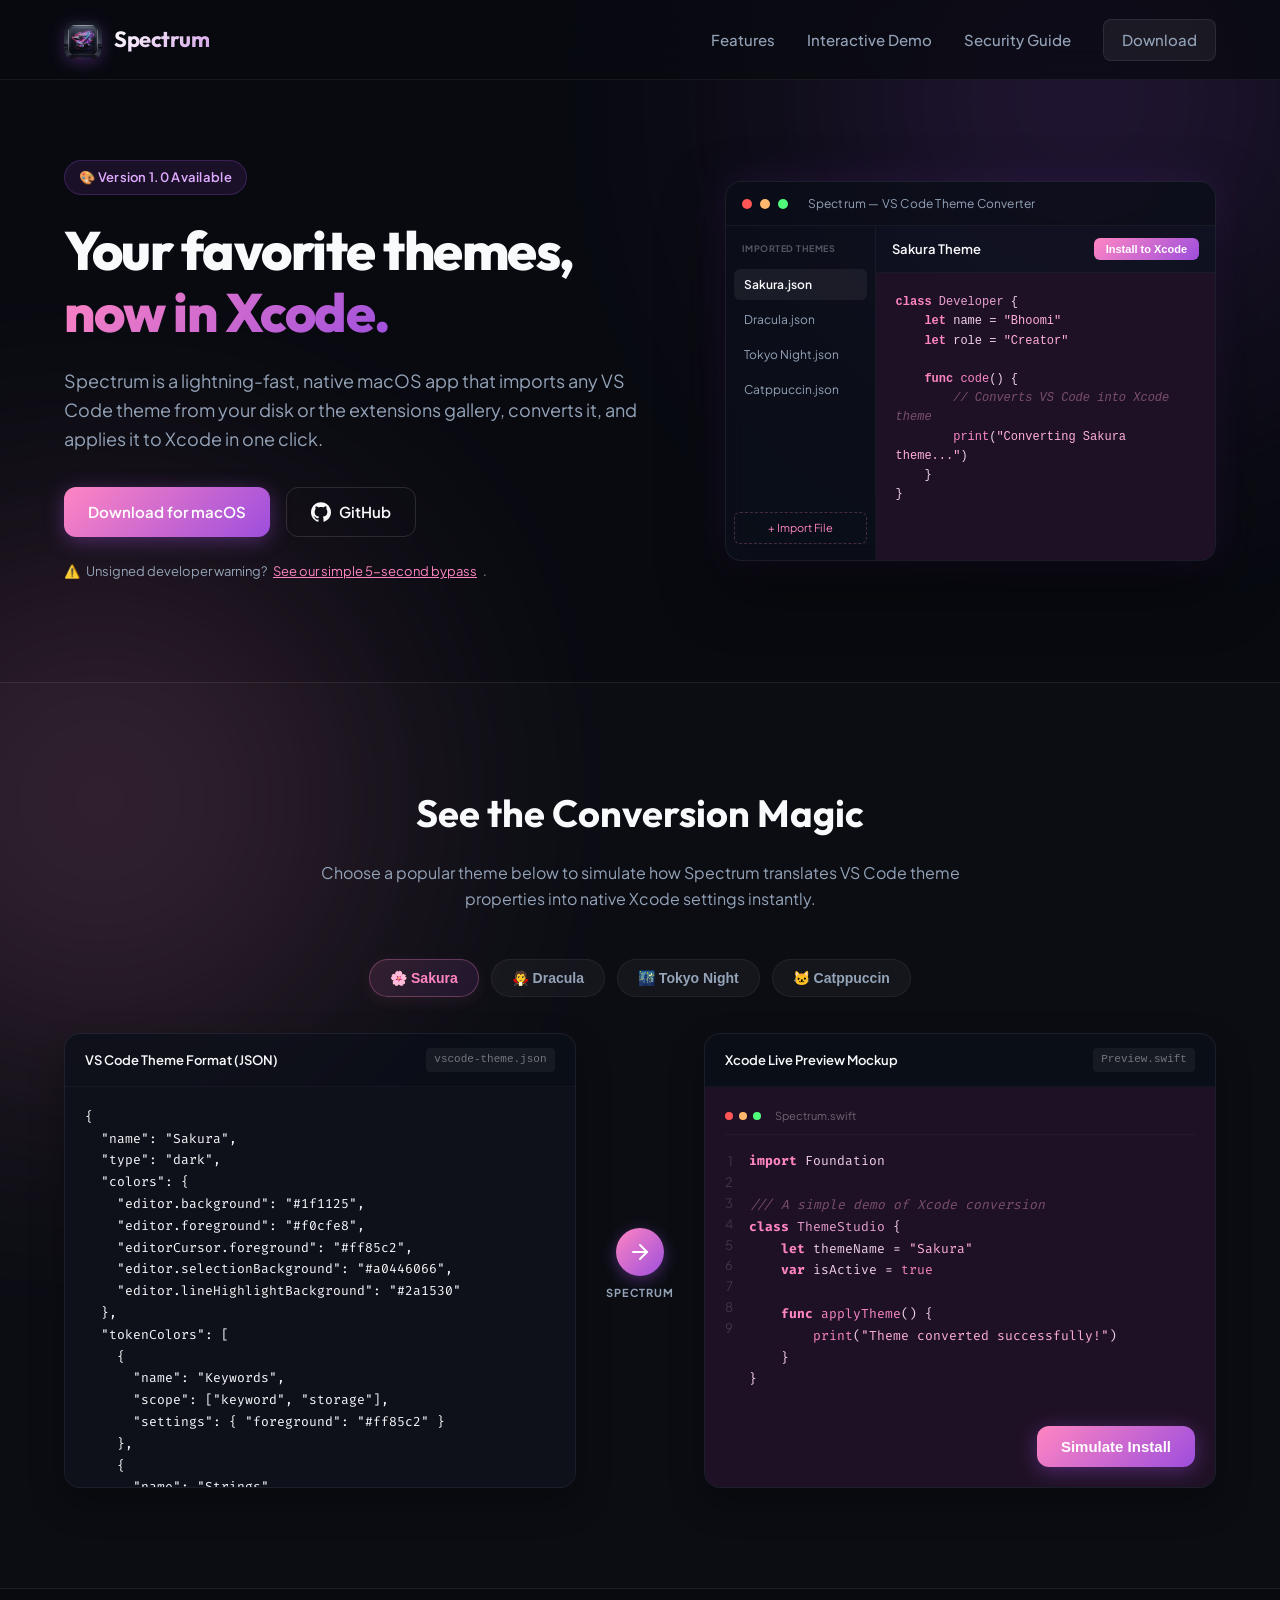
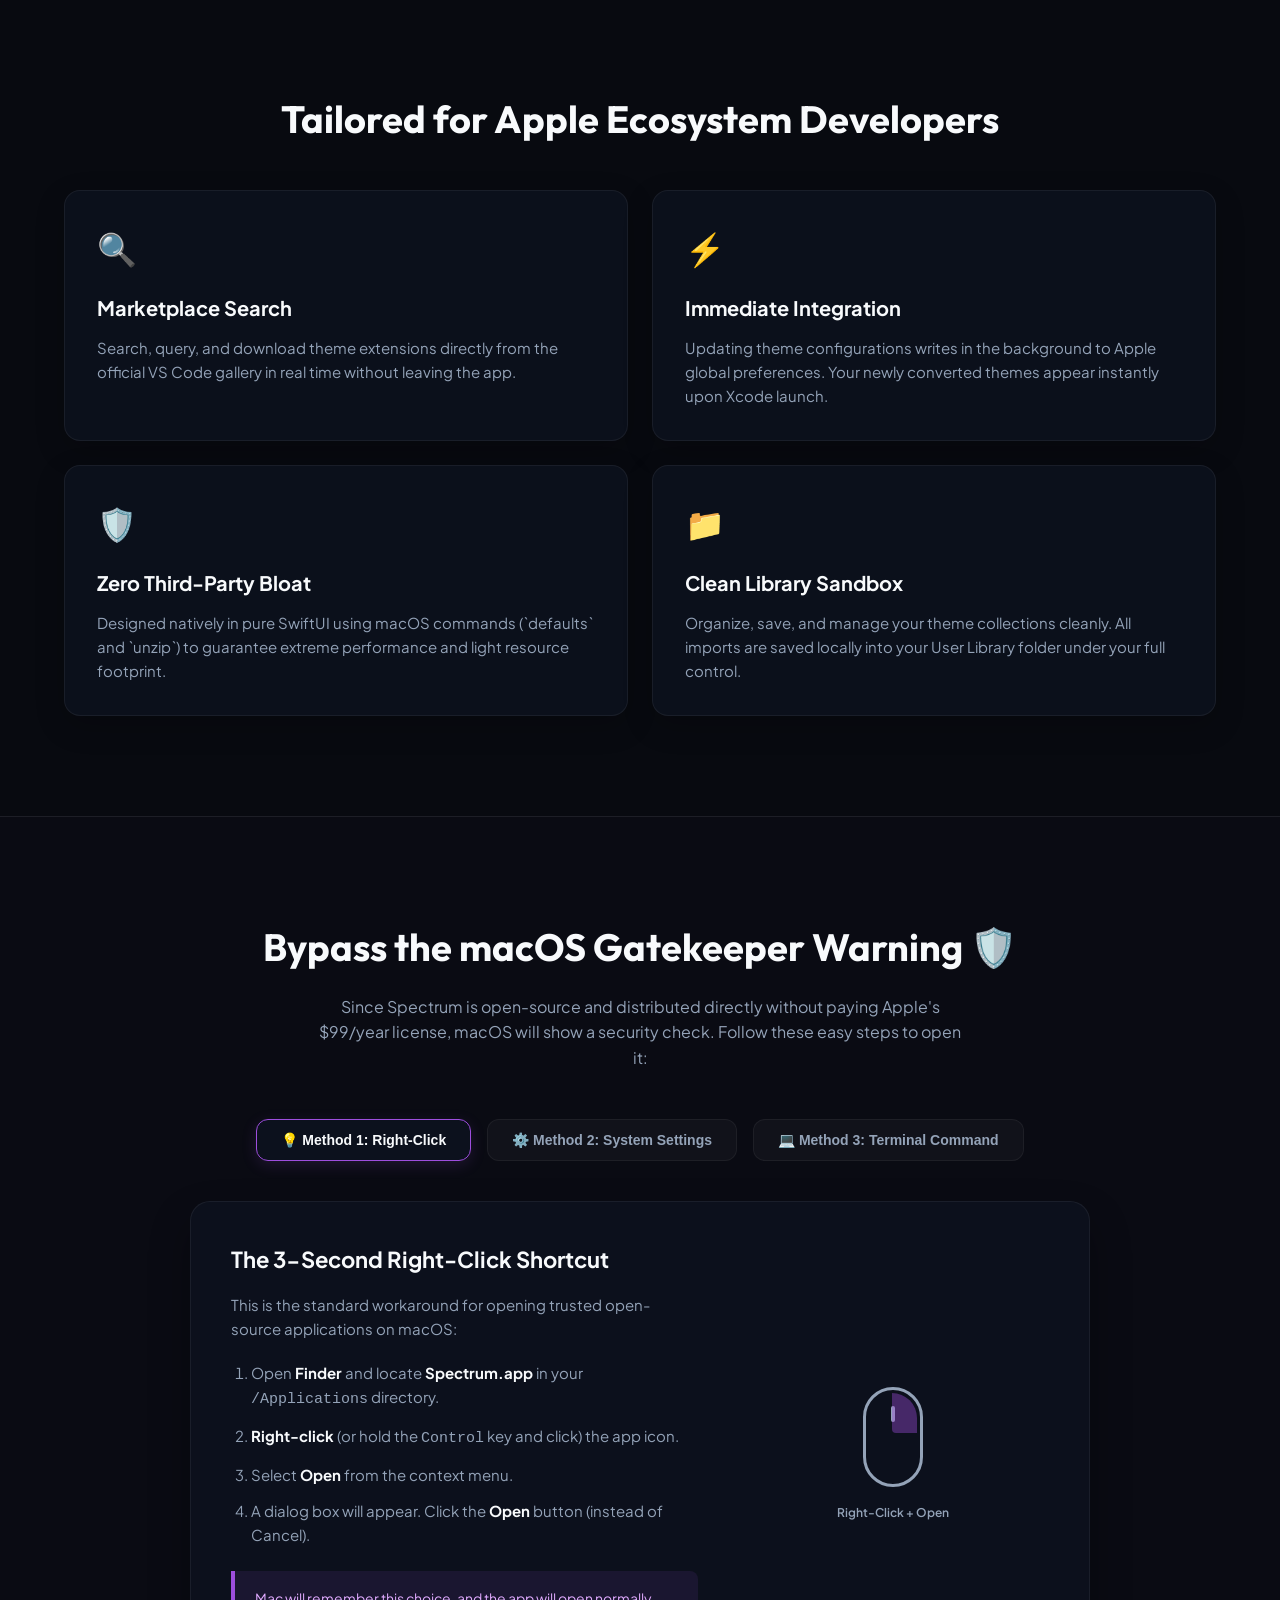
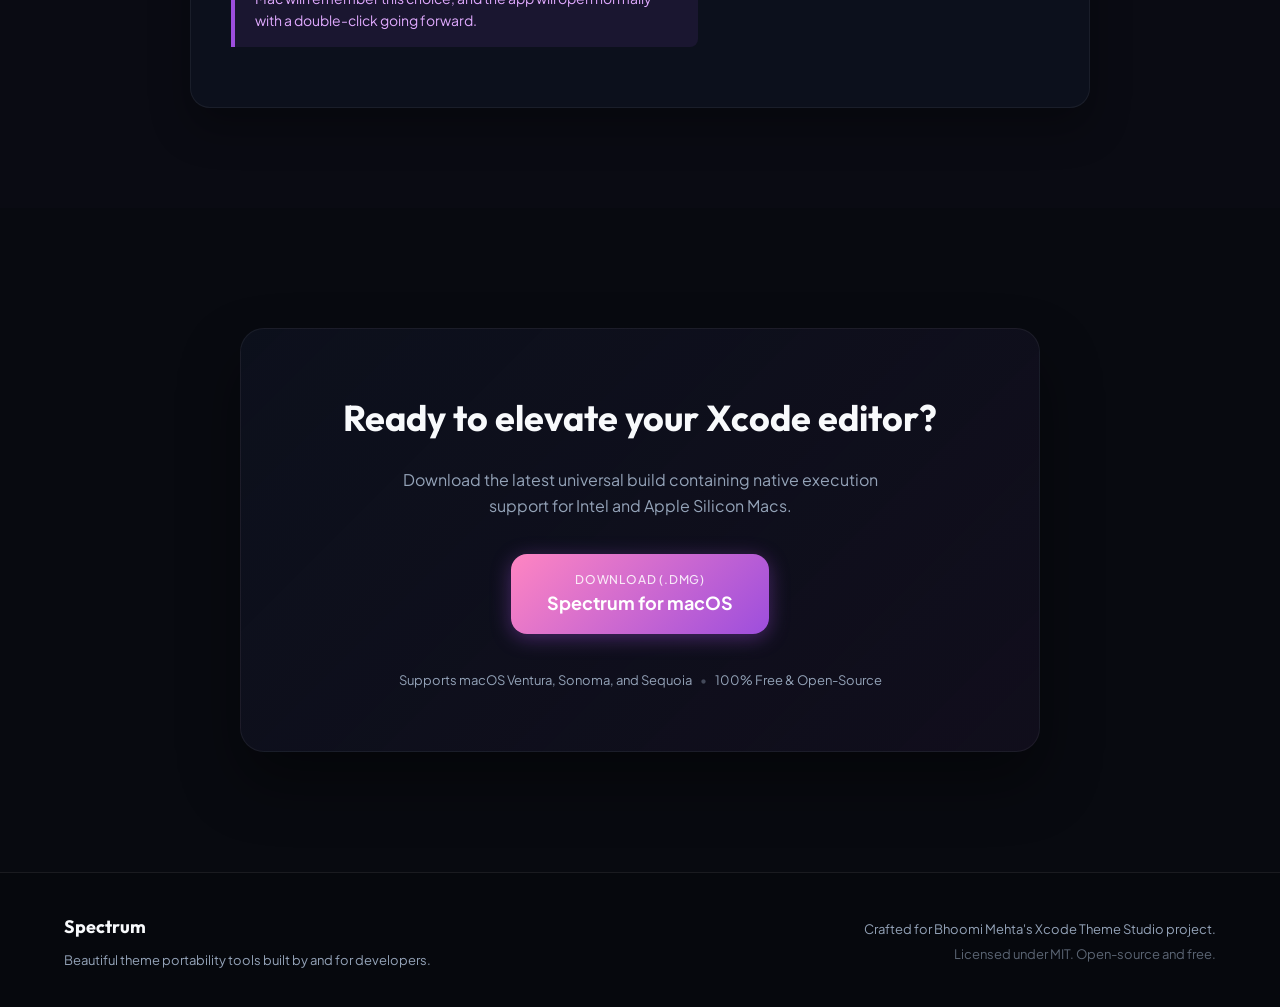
==== website/index.html @ 04bfdcc8 "feat: add landing page website and security warning troubleshooting guide" ====
<!DOCTYPE html>
<html lang="en">
<head>
    <meta charset="UTF-8">
    <meta name="viewport" content="width=device-width, initial-scale=1.0">
    <title>Spectrum — VS Code to Xcode Theme Converter</title>
    <meta name="description" content="A premium native macOS utility to search, import, and convert VS Code themes to Xcode with 1 click.">
    <!-- Google Fonts -->
    <link rel="preconnect" href="https://fonts.googleapis.com">
    <link rel="preconnect" href="https://fonts.gstatic.com" crossorigin>
    <link href="https://fonts.googleapis.com/css2?family=Outfit:wght@300;400;600;700;800&family=Plus+Jakarta+Sans:wght@300;400;500;600;700&family=Fira+Code:wght@400;500&display=swap" rel="stylesheet">
    <link rel="stylesheet" href="style.css">
</head>
<body>
    <!-- Background Glows -->
    <div class="glow glow-1"></div>
    <div class="glow glow-2"></div>

    <!-- Navigation -->
    <header class="navbar">
        <div class="nav-container">
            <div class="logo">
                <img src="AppIcon.png" alt="Spectrum App Icon" class="logo-img" id="nav-logo">
                <span class="logo-text">Spectrum</span>
            </div>
            <nav class="nav-links">
                <a href="#features">Features</a>
                <a href="#simulator">Interactive Demo</a>
                <a href="#gatekeeper">Security Guide</a>
                <a href="#download" class="btn btn-secondary nav-btn">Download</a>
            </nav>
        </div>
    </header>

    <!-- Hero Section -->
    <section class="hero">
        <div class="hero-container">
            <div class="hero-content">
                <div class="badge-container">
                    <span class="badge">🎨 Version 1.0 Available</span>
                </div>
                <h1 class="hero-title">Your favorite themes,<br><span class="gradient-text">now in Xcode.</span></h1>
                <p class="hero-subtitle">
                    Spectrum is a lightning-fast, native macOS app that imports any VS Code theme from your disk or the extensions gallery, converts it, and applies it to Xcode in one click.
                </p>
                <div class="hero-actions">
                    <a href="#download" class="btn btn-primary">
                        <span>Download for macOS</span>
                    </a>
                    <a href="https://github.com/BhoomiMehta2/Spectrum" target="_blank" class="btn btn-tertiary">
                        <svg class="github-icon" viewBox="0 0 24 24" width="20" height="20">
                            <path fill="currentColor" d="M12 .297c-6.63 0-12 5.373-12 12 0 5.303 3.438 9.8 8.205 11.385.6.113.82-.258.82-.577 0-.285-.01-1.04-.015-2.04-3.338.724-4.042-1.61-4.042-1.61C4.422 18.07 3.633 17.7 3.633 17.7c-1.087-.744.084-.729.084-.729 1.205.084 1.838 1.236 1.838 1.236 1.07 1.835 2.809 1.305 3.495.998.108-.776.417-1.305.76-1.605-2.665-.3-5.466-1.332-5.466-5.93 0-1.31.465-2.38 1.235-3.22-.135-.303-.54-1.523.105-3.176 0 0 1.005-.322 3.3 1.23.96-.267 1.98-.399 3-.405 1.02.006 2.04.138 3 .405 2.28-1.552 3.285-1.23 3.285-1.23.645 1.653.24 2.873.12 3.176.765.84 1.23 1.91 1.23 3.22 0 4.61-2.805 5.625-5.475 5.92.42.36.81 1.096.81 2.22 0 1.606-.015 2.896-.015 3.286 0 .315.21.69.825.57C20.565 22.092 24 17.592 24 12.297c0-6.627-5.373-12-12-12"/>
                        </svg>
                        <span>GitHub</span>
                    </a>
                </div>
                <div class="hero-disclaimer">
                    <span class="warning-icon">⚠️</span> Unsigned developer warning? <a href="#gatekeeper">See our simple 5-second bypass</a>.
                </div>
            </div>

            <!-- App Mockup Image/Graphic -->
            <div class="hero-mockup-container">
                <div class="mockup-frame">
                    <div class="mockup-header">
                        <span class="dot red"></span>
                        <span class="dot yellow"></span>
                        <span class="dot green"></span>
                        <span class="mockup-title">Spectrum — VS Code Theme Converter</span>
                    </div>
                    <div class="mockup-content">
                        <!-- Sidebar Mockup -->
                        <div class="sidebar-mock">
                            <div class="sidebar-header">IMPORTED THEMES</div>
                            <div class="sidebar-item active">Sakura.json</div>
                            <div class="sidebar-item">Dracula.json</div>
                            <div class="sidebar-item">Tokyo Night.json</div>
                            <div class="sidebar-item">Catppuccin.json</div>
                            <div class="sidebar-footer">+ Import File</div>
                        </div>
                        <!-- Main Content Mockup -->
                        <div class="main-mock">
                            <div class="main-header">
                                <span class="theme-name">Sakura Theme</span>
                                <button class="mock-btn-install">Install to Xcode</button>
                            </div>
                            <div class="editor-pane">
                                <pre><code><span class="kw">class</span> <span class="typ">Developer</span> {
    <span class="kw">let</span> <span class="var">name</span> = <span class="str">"Bhoomi"</span>
    <span class="kw">let</span> <span class="var">role</span> = <span class="str">"Creator"</span>
    
    <span class="kw">func</span> <span class="func">code</span>() {
        <span class="comment">// Converts VS Code into Xcode theme</span>
        <span class="func">print</span>(<span class="str">"Converting Sakura theme..."</span>)
    }
}</code></pre>
                            </div>
                        </div>
                    </div>
                </div>
            </div>
        </div>
    </section>

    <!-- Interactive Simulator Section -->
    <section id="simulator" class="simulator-section">
        <div class="container">
            <h2 class="section-title">See the Conversion Magic</h2>
            <p class="section-subtitle">Choose a popular theme below to simulate how Spectrum translates VS Code theme properties into native Xcode settings instantly.</p>
            
            <div class="theme-selector-tabs">
                <button class="tab-btn active" data-theme="sakura">🌸 Sakura</button>
                <button class="tab-btn" data-theme="dracula">🧛 Dracula</button>
                <button class="tab-btn" data-theme="tokyonight">🌃 Tokyo Night</button>
                <button class="tab-btn" data-theme="catppuccin">🐱 Catppuccin</button>
            </div>

            <div class="simulator-container">
                <!-- Left: VS Code JSON -->
                <div class="sim-panel code-panel">
                    <div class="panel-header">
                        <span class="panel-title">VS Code Theme Format (JSON)</span>
                        <span class="file-badge">vscode-theme.json</span>
                    </div>
                    <div class="panel-body">
                        <pre><code id="json-code-block" class="fira-font">... loading theme ...</code></pre>
                    </div>
                </div>

                <!-- Middle Conversion Arrow -->
                <div class="sim-divider">
                    <div class="arrow-container">
                        <span class="pulse-line"></span>
                        <div class="arrow-circle">
                            <svg viewBox="0 0 24 24" width="24" height="24" fill="none" stroke="currentColor" stroke-width="2" stroke-linecap="round" stroke-linejoin="round"><line x1="5" y1="12" x2="19" y2="12"></line><polyline points="12 5 19 12 12 19"></polyline></svg>
                        </div>
                        <span class="convert-label">Spectrum</span>
                    </div>
                </div>

                <!-- Right: Xcode Editor Preview -->
                <div class="sim-panel xcode-panel">
                    <div class="panel-header">
                        <span class="panel-title">Xcode Live Preview Mockup</span>
                        <span class="file-badge">Preview.swift</span>
                    </div>
                    <div class="panel-body" id="xcode-preview-pane">
                        <div class="xcode-editor-header">
                            <span class="editor-dot red"></span>
                            <span class="editor-dot yellow"></span>
                            <span class="editor-dot green"></span>
                            <span class="editor-filename">Spectrum.swift</span>
                        </div>
                        <div class="xcode-editor-content">
                            <div class="line-numbers">
                                <span>1</span><span>2</span><span>3</span><span>4</span><span>5</span><span>6</span><span>7</span><span>8</span><span>9</span>
                            </div>
                            <pre><code class="fira-font"><span class="xc-kw">import</span> Foundation

<span class="xc-comment">/// A simple demo of Xcode conversion</span>
<span class="xc-kw">class</span> <span class="xc-type">ThemeStudio</span> {
    <span class="xc-kw">let</span> <span class="xc-var">themeName</span> = <span class="xc-str">"Sakura"</span>
    <span class="xc-kw">var</span> <span class="xc-var">isActive</span> = <span class="xc-bool">true</span>
    
    <span class="xc-kw">func</span> <span class="xc-func">applyTheme</span>() {
        <span class="xc-func">print</span>(<span class="xc-str">"Theme converted successfully!"</span>)
    }
}</code></pre>
                        </div>
                        <div class="install-action-wrapper">
                            <button id="sim-install-btn" class="btn btn-primary">Simulate Install</button>
                        </div>
                    </div>
                </div>
            </div>
        </div>
    </section>

    <!-- Features Section -->
    <section id="features" class="features-section">
        <div class="container">
            <h2 class="section-title">Tailored for Apple Ecosystem Developers</h2>
            <div class="features-grid">
                <div class="feature-card">
                    <div class="feature-icon">🔍</div>
                    <h3>Marketplace Search</h3>
                    <p>Search, query, and download theme extensions directly from the official VS Code gallery in real time without leaving the app.</p>
                </div>
                <div class="feature-card">
                    <div class="feature-icon">⚡</div>
                    <h3>Immediate Integration</h3>
                    <p>Updating theme configurations writes in the background to Apple global preferences. Your newly converted themes appear instantly upon Xcode launch.</p>
                </div>
                <div class="feature-card">
                    <div class="feature-icon">🛡️</div>
                    <h3>Zero Third-Party Bloat</h3>
                    <p>Designed natively in pure SwiftUI using macOS commands (`defaults` and `unzip`) to guarantee extreme performance and light resource footprint.</p>
                </div>
                <div class="feature-card">
                    <div class="feature-icon">📁</div>
                    <h3>Clean Library Sandbox</h3>
                    <p>Organize, save, and manage your theme collections cleanly. All imports are saved locally into your User Library folder under your full control.</p>
                </div>
            </div>
        </div>
    </section>

    <!-- Gatekeeper Section -->
    <section id="gatekeeper" class="gatekeeper-section">
        <div class="container">
            <h2 class="section-title">Bypass the macOS Gatekeeper Warning 🛡️</h2>
            <p class="section-subtitle">Since Spectrum is open-source and distributed directly without paying Apple's $99/year license, macOS will show a security check. Follow these easy steps to open it:</p>

            <div class="gatekeeper-tabs">
                <button class="gk-tab-btn active" data-tab="right-click">💡 Method 1: Right-Click</button>
                <button class="gk-tab-btn" data-tab="settings">⚙️ Method 2: System Settings</button>
                <button class="gk-tab-btn" data-tab="terminal">💻 Method 3: Terminal Command</button>
            </div>

            <div class="gatekeeper-content">
                <div id="gk-right-click" class="gk-pane active">
                    <div class="gk-pane-layout">
                        <div class="gk-text">
                            <h3>The 3-Second Right-Click Shortcut</h3>
                            <p>This is the standard workaround for opening trusted open-source applications on macOS:</p>
                            <ol>
                                <li>Open <strong>Finder</strong> and locate <strong>Spectrum.app</strong> in your <code>/Applications</code> directory.</li>
                                <li><strong>Right-click</strong> (or hold the <code>Control</code> key and click) the app icon.</li>
                                <li>Select <strong>Open</strong> from the context menu.</li>
                                <li>A dialog box will appear. Click the <strong>Open</strong> button (instead of Cancel).</li>
                            </ol>
                            <p class="gk-highlight">Mac will remember this choice, and the app will open normally with a double-click going forward.</p>
                        </div>
                        <div class="gk-illustration">
                            <div class="mouse-graphic">
                                <div class="mouse-body">
                                    <div class="mouse-wheel"></div>
                                    <div class="mouse-click-highlight right"></div>
                                </div>
                                <span class="mouse-label">Right-Click + Open</span>
                            </div>
                        </div>
                    </div>
                </div>

                <div id="gk-settings" class="gk-pane">
                    <h3>Using macOS Security Settings</h3>
                    <p>If you prefer using the system interface to override the block, do the following:</p>
                    <ol>
                        <li>Double-click the app to trigger the block warning, then click <strong>Cancel</strong> or <strong>OK</strong>.</li>
                        <li>Open your Mac's <strong>System Settings</strong> and click <strong>Privacy & Security</strong> in the sidebar.</li>
                        <li>Scroll down to the <strong>Security</strong> header.</li>
                        <li>You will see a note saying: <em>"Spectrum was blocked from use because it is not from an identified developer."</em></li>
                        <li>Click the <strong>Open Anyway</strong> button and verify with your password.</li>
                    </ol>
                </div>

                <div id="gk-terminal" class="gk-pane">
                    <h3>Clear the Quarantine Attribute via Terminal</h3>
                    <p>For power users, macOS marks browser-downloaded apps with a "quarantine" tag. You can instantly strip it using a single command:</p>
                    <div class="terminal-mock">
                        <div class="term-header">
                            <span class="term-dot"></span>
                            <span class="term-dot"></span>
                            <span class="term-dot"></span>
                            <span class="term-title">zsh</span>
                        </div>
                        <div class="term-body">
                            <p class="term-prompt">bhoomimehta@MacBook ~ % <span class="term-cmd">xattr -d com.apple.quarantine /Applications/Spectrum.app</span></p>
                        </div>
                    </div>
                    <p class="gk-note">Note: You may need to replace the path if you saved the app bundle elsewhere than your `/Applications` directory.</p>
                </div>
            </div>
        </div>
    </section>

    <!-- Download Section -->
    <section id="download" class="download-section">
        <div class="container">
            <div class="download-card">
                <h2>Ready to elevate your Xcode editor?</h2>
                <p>Download the latest universal build containing native execution support for Intel and Apple Silicon Macs.</p>
                
                <div class="download-buttons">
                    <a href="Spectrum.dmg" download class="btn btn-primary btn-large">
                        <span class="btn-subtext">Download (.dmg)</span>
                        <span class="btn-maintext">Spectrum for macOS</span>
                    </a>
                </div>
                <div class="download-meta">
                    <span>Supports macOS Ventura, Sonoma, and Sequoia</span>
                    <span class="divider">•</span>
                    <span>100% Free & Open-Source</span>
                </div>
            </div>
        </div>
    </section>

    <!-- Footer -->
    <footer>
        <div class="container footer-container">
            <div class="footer-brand">
                <span class="footer-logo">Spectrum</span>
                <p>Beautiful theme portability tools built by and for developers.</p>
            </div>
            <div class="footer-credits">
                <p>Crafted for Bhoomi Mehta's Xcode Theme Studio project.</p>
                <p class="mit-license">Licensed under MIT. Open-source and free.</p>
            </div>
        </div>
    </footer>

    <script src="script.js"></script>
</body>
</html>
---- website/style.css ----
/* Spectrum Landing Page Styling — Vanilla CSS */

:root {
    --bg-color: #080a10;
    --text-primary: #f8fafc;
    --text-secondary: #94a3b8;
    --accent-purple: #9d4edd;
    --accent-purple-glow: rgba(157, 78, 221, 0.4);
    --border-color: rgba(255, 255, 255, 0.08);
    --glass-bg: rgba(15, 20, 35, 0.65);
    --glass-border: rgba(255, 255, 255, 0.06);
    --glass-shadow: rgba(0, 0, 0, 0.3);
    
    /* Code Editor Tokens: Default Sakura */
    --code-bg: #1f1125;
    --code-fg: #f0cfe8;
    --code-kw: #ff85c2;
    --code-typ: #e8a0d0;
    --code-str: #ffafd7;
    --code-func: #f987c5;
    --code-var: #f0cfe8;
    --code-comment: #7a4f6d;
    --code-selection: rgba(160, 68, 96, 0.4);
    --code-cursor: #ff85c2;
}

/* Base Styles */
* {
    box-sizing: border-box;
    margin: 0;
    padding: 0;
}

html {
    scroll-behavior: smooth;
    font-family: 'Plus Jakarta Sans', -apple-system, BlinkMacSystemFont, "Segoe UI", Roboto, sans-serif;
    background-color: var(--bg-color);
    color: var(--text-primary);
    line-height: 1.6;
}

body {
    position: relative;
    overflow-x: hidden;
    min-height: 100vh;
}

/* Background Glowing Accents */
.glow {
    position: absolute;
    width: 600px;
    height: 600px;
    border-radius: 50%;
    filter: blur(140px);
    pointer-events: none;
    z-index: -1;
    opacity: 0.45;
    transition: background 0.8s ease;
}

.glow-1 {
    top: -200px;
    right: -100px;
    background: radial-gradient(circle, var(--accent-purple) 0%, rgba(0,0,0,0) 70%);
}

.glow-2 {
    top: 500px;
    left: -200px;
    background: radial-gradient(circle, #ff85c2 0%, rgba(0,0,0,0) 70%);
}

.gradient-text {
    background: linear-gradient(135deg, #ff85c2 0%, var(--accent-purple) 100%);
    -webkit-background-clip: text;
    -webkit-text-fill-color: transparent;
}

/* Container */
.container {
    max-width: 1200px;
    margin: 0 auto;
    padding: 0 24px;
}

/* Navbar */
.navbar {
    position: fixed;
    top: 0;
    left: 0;
    right: 0;
    height: 80px;
    z-index: 100;
    background: rgba(8, 10, 16, 0.75);
    backdrop-filter: blur(20px);
    -webkit-backdrop-filter: blur(20px);
    border-bottom: 1px solid var(--glass-border);
}

.nav-container {
    max-width: 1200px;
    margin: 0 auto;
    padding: 0 24px;
    height: 100%;
    display: flex;
    justify-content: space-between;
    align-items: center;
}

.logo {
    display: flex;
    align-items: center;
    gap: 12px;
}

.logo-img {
    width: 38px;
    height: 38px;
    border-radius: 9px;
    object-fit: cover;
    box-shadow: 0 4px 15px rgba(157, 78, 221, 0.3);
}

.logo-text {
    font-family: 'Outfit', sans-serif;
    font-size: 22px;
    font-weight: 700;
    letter-spacing: -0.5px;
    background: linear-gradient(135deg, #fff 0%, #d4a3e6 100%);
    -webkit-background-clip: text;
    -webkit-text-fill-color: transparent;
}

.nav-links {
    display: flex;
    align-items: center;
    gap: 32px;
}

.nav-links a {
    color: var(--text-secondary);
    text-decoration: none;
    font-weight: 500;
    font-size: 15px;
    transition: color 0.3s ease;
}

.nav-links a:hover {
    color: var(--text-primary);
}

/* Buttons */
.btn {
    display: inline-flex;
    align-items: center;
    justify-content: center;
    padding: 12px 24px;
    border-radius: 12px;
    font-size: 15px;
    font-weight: 600;
    text-decoration: none;
    transition: all 0.3s cubic-bezier(0.16, 1, 0.3, 1);
    cursor: pointer;
}

.btn-primary {
    background: linear-gradient(135deg, #ff85c2 0%, var(--accent-purple) 100%);
    color: #fff;
    box-shadow: 0 4px 20px rgba(157, 78, 221, 0.4);
    border: none;
}

.btn-primary:hover {
    transform: translateY(-2px);
    box-shadow: 0 6px 26px rgba(157, 78, 221, 0.6);
}

.btn-secondary {
    background: rgba(255, 255, 255, 0.06);
    border: 1px solid rgba(255, 255, 255, 0.08);
    color: var(--text-primary);
}

.btn-secondary:hover {
    background: rgba(255, 255, 255, 0.12);
    border-color: rgba(255, 255, 255, 0.18);
}

.btn-tertiary {
    background: transparent;
    color: var(--text-primary);
    border: 1px solid rgba(255, 255, 255, 0.12);
    gap: 8px;
}

.btn-tertiary:hover {
    background: rgba(255, 255, 255, 0.05);
    border-color: rgba(255, 255, 255, 0.25);
}

.btn-large {
    padding: 16px 36px;
    border-radius: 16px;
    font-size: 16px;
    flex-direction: column;
}

.btn-maintext {
    font-size: 18px;
    font-weight: 700;
}

.btn-subtext {
    font-size: 12px;
    opacity: 0.85;
    text-transform: uppercase;
    letter-spacing: 0.8px;
    font-weight: 500;
}

.nav-btn {
    padding: 8px 18px;
    border-radius: 8px;
    font-size: 14px;
}

/* Hero Section */
.hero {
    padding: 160px 0 100px 0;
    position: relative;
}

.hero-container {
    max-width: 1200px;
    margin: 0 auto;
    padding: 0 24px;
    display: grid;
    grid-template-columns: 1.1fr 0.9fr;
    gap: 60px;
    align-items: center;
}

.hero-content {
    display: flex;
    flex-direction: column;
    gap: 24px;
}

.badge-container {
    display: flex;
}

.badge {
    background: rgba(157, 78, 221, 0.12);
    border: 1px solid rgba(157, 78, 221, 0.25);
    color: #e0aaff;
    padding: 6px 14px;
    border-radius: 100px;
    font-size: 13px;
    font-weight: 600;
    letter-spacing: 0.3px;
}

.hero-title {
    font-family: 'Outfit', sans-serif;
    font-size: 54px;
    line-height: 1.15;
    font-weight: 800;
    letter-spacing: -1.5px;
}

.hero-subtitle {
    font-size: 18px;
    color: var(--text-secondary);
    line-height: 1.6;
}

.hero-actions {
    display: flex;
    gap: 16px;
    margin-top: 10px;
}

.hero-disclaimer {
    font-size: 13px;
    color: var(--text-secondary);
    display: flex;
    align-items: center;
    gap: 6px;
}

.hero-disclaimer a {
    color: #ff85c2;
    text-decoration: underline;
}

.hero-disclaimer a:hover {
    color: var(--text-primary);
}

/* Mockup Frame inside Hero */
.hero-mockup-container {
    perspective: 1000px;
}

.mockup-frame {
    background: var(--glass-bg);
    border: 1px solid var(--glass-border);
    border-radius: 16px;
    overflow: hidden;
    box-shadow: 0 25px 60px rgba(0, 0, 0, 0.5), 0 0 40px rgba(157, 78, 221, 0.15);
    backdrop-filter: blur(10px);
    display: flex;
    flex-direction: column;
    height: 380px;
}

.mockup-header {
    background: rgba(0, 0, 0, 0.25);
    padding: 12px 16px;
    display: flex;
    align-items: center;
    gap: 8px;
    border-bottom: 1px solid rgba(255, 255, 255, 0.05);
}

.dot {
    width: 10px;
    height: 10px;
    border-radius: 50%;
}

.dot.red { background-color: #ff5555; }
.dot.yellow { background-color: #ffb86c; }
.dot.green { background-color: #50fa7b; }

.mockup-title {
    margin-left: 12px;
    font-size: 12px;
    color: var(--text-secondary);
    font-family: 'Plus Jakarta Sans', sans-serif;
    letter-spacing: 0.2px;
}

.mockup-content {
    display: flex;
    flex: 1;
    overflow: hidden;
}

/* Sidebar Mock */
.sidebar-mock {
    width: 150px;
    background: rgba(0, 0, 0, 0.15);
    border-right: 1px solid rgba(255, 255, 255, 0.04);
    padding: 16px 8px;
    display: flex;
    flex-direction: column;
    gap: 4px;
}

.sidebar-header {
    font-size: 9px;
    font-weight: 700;
    color: rgba(255, 255, 255, 0.3);
    margin-bottom: 8px;
    padding-left: 8px;
    letter-spacing: 0.5px;
}

.sidebar-item {
    font-size: 12px;
    color: var(--text-secondary);
    padding: 6px 10px;
    border-radius: 6px;
    cursor: pointer;
    white-space: nowrap;
    overflow: hidden;
    text-overflow: ellipsis;
}

.sidebar-item.active {
    background: rgba(255, 255, 255, 0.06);
    color: var(--text-primary);
    font-weight: 600;
}

.sidebar-footer {
    margin-top: auto;
    font-size: 11px;
    color: #ff85c2;
    padding: 6px 10px;
    text-align: center;
    border: 1px dashed rgba(255, 133, 194, 0.25);
    border-radius: 6px;
}

/* Main Mock */
.main-mock {
    flex: 1;
    display: flex;
    flex-direction: column;
    background: rgba(0, 0, 0, 0.05);
}

.main-header {
    display: flex;
    justify-content: space-between;
    align-items: center;
    padding: 12px 16px;
    border-bottom: 1px solid rgba(255, 255, 255, 0.04);
}

.theme-name {
    font-size: 13px;
    font-weight: 600;
}

.mock-btn-install {
    background: linear-gradient(135deg, #ff85c2 0%, var(--accent-purple) 100%);
    border: none;
    color: white;
    font-size: 11px;
    font-weight: 600;
    padding: 5px 12px;
    border-radius: 6px;
    cursor: pointer;
}

.editor-pane {
    flex: 1;
    background: var(--code-bg);
    color: var(--code-fg);
    padding: 20px;
    font-family: 'Fira Code', monospace;
    font-size: 12px;
    overflow-y: auto;
    border-top-left-radius: 0;
    border-top-right-radius: 0;
}

.editor-pane pre {
    white-space: pre-wrap;
}

/* Syntax Coloring (Sakura Default) */
.kw { color: var(--code-kw); font-weight: 600; }
.typ { color: var(--code-typ); }
.str { color: var(--code-str); }
.func { color: var(--code-func); }
.var { color: var(--code-var); }
.comment { color: var(--code-comment); font-style: italic; }

/* Simulator Section */
.simulator-section {
    padding: 100px 0;
    background: rgba(255, 255, 255, 0.01);
    border-top: 1px solid var(--border-color);
    border-bottom: 1px solid var(--border-color);
}

.section-title {
    font-family: 'Outfit', sans-serif;
    font-size: 38px;
    text-align: center;
    margin-bottom: 16px;
    font-weight: 700;
}

.section-subtitle {
    font-size: 16px;
    color: var(--text-secondary);
    text-align: center;
    max-width: 650px;
    margin: 0 auto 48px auto;
}

.theme-selector-tabs {
    display: flex;
    justify-content: center;
    gap: 12px;
    margin-bottom: 36px;
}

.tab-btn {
    background: rgba(255, 255, 255, 0.04);
    border: 1px solid rgba(255, 255, 255, 0.06);
    color: var(--text-secondary);
    padding: 10px 20px;
    border-radius: 100px;
    font-size: 14px;
    font-weight: 600;
    cursor: pointer;
    transition: all 0.3s cubic-bezier(0.16, 1, 0.3, 1);
}

.tab-btn:hover {
    color: var(--text-primary);
    background: rgba(255, 255, 255, 0.08);
}

.tab-btn.active {
    background: linear-gradient(135deg, rgba(255, 133, 194, 0.12) 0%, rgba(157, 78, 221, 0.12) 100%);
    border-color: rgba(255, 133, 194, 0.3);
    color: #ff85c2;
    box-shadow: 0 4px 15px rgba(255, 133, 194, 0.08);
}

.simulator-container {
    display: grid;
    grid-template-columns: 1.15fr 0.2fr 1.15fr;
    gap: 20px;
    align-items: stretch;
}

.sim-panel {
    background: var(--glass-bg);
    border: 1px solid var(--glass-border);
    border-radius: 16px;
    overflow: hidden;
    box-shadow: 0 15px 35px var(--glass-shadow);
    display: flex;
    flex-direction: column;
}

.panel-header {
    background: rgba(0, 0, 0, 0.2);
    padding: 14px 20px;
    display: flex;
    justify-content: space-between;
    align-items: center;
    border-bottom: 1px solid rgba(255, 255, 255, 0.04);
}

.panel-title {
    font-size: 13px;
    font-weight: 600;
    color: var(--text-primary);
}

.file-badge {
    font-size: 11px;
    color: rgba(255, 255, 255, 0.4);
    background: rgba(255, 255, 255, 0.05);
    padding: 3px 8px;
    border-radius: 4px;
    font-family: monospace;
}

.panel-body {
    padding: 20px;
    flex: 1;
    overflow-y: auto;
}

/* VS Code Panel styling */
.code-panel .panel-body {
    background: #0f111a;
    font-size: 13px;
    max-height: 400px;
}

.fira-font {
    font-family: 'Fira Code', 'Courier New', Courier, monospace;
}

/* Xcode Panel Mock */
.xcode-panel .panel-body {
    background: var(--code-bg);
    color: var(--code-fg);
    transition: background 0.3s ease, color 0.3s ease;
    max-height: 400px;
    display: flex;
    flex-direction: column;
}

.xcode-editor-header {
    display: flex;
    align-items: center;
    gap: 6px;
    margin-bottom: 16px;
    padding-bottom: 10px;
    border-bottom: 1px solid rgba(255, 255, 255, 0.04);
}

.editor-dot {
    width: 8px;
    height: 8px;
    border-radius: 50%;
}
.editor-dot.red { background: #ff5555; }
.editor-dot.yellow { background: #ffb86c; }
.editor-dot.green { background: #50fa7b; }

.editor-filename {
    font-size: 11px;
    color: rgba(255, 255, 255, 0.35);
    margin-left: 8px;
}

.xcode-editor-content {
    display: flex;
    gap: 16px;
    font-size: 13px;
    line-height: 1.6;
    flex: 1;
}

.line-numbers {
    display: flex;
    flex-direction: column;
    color: rgba(255, 255, 255, 0.15);
    text-align: right;
    user-select: none;
}

/* Xcode Syntax tokens */
.xc-kw { color: var(--code-kw); font-weight: bold; transition: color 0.3s ease; }
.xc-type { color: var(--code-typ); transition: color 0.3s ease; }
.xc-str { color: var(--code-str); transition: color 0.3s ease; }
.xc-func { color: var(--code-func); transition: color 0.3s ease; }
.xc-var { color: var(--code-var); transition: color 0.3s ease; }
.xc-bool { color: #f487b6; }
.xc-comment { color: var(--code-comment); font-style: italic; transition: color 0.3s ease; }

.install-action-wrapper {
    margin-top: 24px;
    display: flex;
    justify-content: flex-end;
}

/* Sim Divider */
.sim-divider {
    display: flex;
    justify-content: center;
    align-items: center;
}

.arrow-container {
    display: flex;
    flex-direction: column;
    align-items: center;
    position: relative;
    gap: 8px;
}

.arrow-circle {
    width: 48px;
    height: 48px;
    border-radius: 50%;
    background: linear-gradient(135deg, #ff85c2 0%, var(--accent-purple) 100%);
    color: white;
    display: flex;
    align-items: center;
    justify-content: center;
    box-shadow: 0 4px 15px rgba(157, 78, 221, 0.4);
    z-index: 2;
}

.convert-label {
    font-size: 11px;
    font-weight: 700;
    color: var(--text-secondary);
    text-transform: uppercase;
    letter-spacing: 0.8px;
}

/* Features Section */
.features-section {
    padding: 100px 0;
}

.features-grid {
    display: grid;
    grid-template-columns: repeat(2, 1fr);
    gap: 24px;
    margin-top: 40px;
}

.feature-card {
    background: var(--glass-bg);
    border: 1px solid var(--glass-border);
    padding: 32px;
    border-radius: 16px;
    box-shadow: 0 10px 30px rgba(0, 0, 0, 0.2);
    transition: all 0.3s cubic-bezier(0.16, 1, 0.3, 1);
    position: relative;
    overflow: hidden;
}

.feature-card::before {
    content: '';
    position: absolute;
    top: 0;
    left: 0;
    right: 0;
    height: 2px;
    background: linear-gradient(90deg, #ff85c2, var(--accent-purple));
    opacity: 0;
    transition: opacity 0.3s ease;
}

.feature-card:hover {
    transform: translateY(-4px);
    border-color: rgba(255, 133, 194, 0.25);
    box-shadow: 0 15px 35px rgba(157, 78, 221, 0.12);
}

.feature-card:hover::before {
    opacity: 1;
}

.feature-icon {
    font-size: 32px;
    margin-bottom: 18px;
}

.feature-card h3 {
    font-size: 20px;
    margin-bottom: 12px;
    font-weight: 700;
}

.feature-card p {
    color: var(--text-secondary);
    font-size: 15px;
    line-height: 1.6;
}

/* Gatekeeper Section */
.gatekeeper-section {
    padding: 100px 0;
    background: rgba(157, 78, 221, 0.01);
    border-top: 1px solid var(--border-color);
}

.gatekeeper-tabs {
    display: flex;
    justify-content: center;
    gap: 16px;
    margin-bottom: 40px;
}

.gk-tab-btn {
    background: rgba(255, 255, 255, 0.03);
    border: 1px solid rgba(255, 255, 255, 0.05);
    color: var(--text-secondary);
    padding: 12px 24px;
    border-radius: 12px;
    font-size: 14px;
    font-weight: 600;
    cursor: pointer;
    transition: all 0.3s ease;
}

.gk-tab-btn:hover {
    color: var(--text-primary);
    background: rgba(255, 255, 255, 0.06);
}

.gk-tab-btn.active {
    background: var(--glass-bg);
    border-color: var(--accent-purple);
    color: var(--text-primary);
    box-shadow: 0 4px 15px rgba(157, 78, 221, 0.15);
}

.gatekeeper-content {
    background: var(--glass-bg);
    border: 1px solid var(--glass-border);
    padding: 40px;
    border-radius: 20px;
    box-shadow: 0 20px 40px rgba(0, 0, 0, 0.3);
    max-width: 900px;
    margin: 0 auto;
}

.gk-pane {
    display: none;
}

.gk-pane.active {
    display: block;
    animation: fadeIn 0.4s ease forwards;
}

.gk-pane h3 {
    font-size: 22px;
    font-weight: 700;
    margin-bottom: 16px;
}

.gk-pane p {
    color: var(--text-secondary);
    margin-bottom: 20px;
    font-size: 15px;
}

.gk-pane ol {
    margin-left: 20px;
    margin-bottom: 24px;
    display: flex;
    flex-direction: column;
    gap: 12px;
}

.gk-pane li {
    font-size: 15px;
    color: var(--text-secondary);
}

.gk-pane li strong {
    color: var(--text-primary);
}

.gk-highlight {
    background: rgba(157, 78, 221, 0.1);
    border-left: 4px solid var(--accent-purple);
    padding: 16px 20px;
    border-radius: 0 8px 8px 0;
    font-size: 14px !important;
    color: #e0aaff !important;
}

.gk-pane-layout {
    display: grid;
    grid-template-columns: 1.2fr 0.8fr;
    gap: 40px;
    align-items: center;
}

/* Mouse Graphic */
.gk-illustration {
    display: flex;
    justify-content: center;
    align-items: center;
}

.mouse-graphic {
    display: flex;
    flex-direction: column;
    align-items: center;
    gap: 16px;
}

.mouse-body {
    width: 60px;
    height: 100px;
    border: 3px solid var(--text-secondary);
    border-radius: 30px;
    position: relative;
}

.mouse-wheel {
    width: 4px;
    height: 16px;
    background-color: var(--text-secondary);
    position: absolute;
    top: 16px;
    left: 50%;
    transform: translateX(-50%);
    border-radius: 2px;
}

.mouse-click-highlight.right {
    position: absolute;
    top: 3px;
    right: 3px;
    width: 25px;
    height: 40px;
    background: var(--accent-purple-glow);
    border-top-right-radius: 25px;
    border-bottom-left-radius: 4px;
    animation: pulseGlow 1.5s infinite;
}

.mouse-label {
    font-size: 12px;
    font-weight: 600;
    color: var(--text-secondary);
}

/* Terminal Graphic */
.terminal-mock {
    background: #090b10;
    border: 1px solid rgba(255, 255, 255, 0.08);
    border-radius: 12px;
    overflow: hidden;
    font-family: 'Fira Code', monospace;
    font-size: 13px;
    box-shadow: 0 10px 25px rgba(0,0,0,0.4);
    margin-bottom: 20px;
}

.term-header {
    background: #14161f;
    padding: 10px 16px;
    display: flex;
    align-items: center;
    gap: 6px;
    border-bottom: 1px solid rgba(255, 255, 255, 0.03);
}

.term-dot {
    width: 8px;
    height: 8px;
    border-radius: 50%;
    background-color: rgba(255, 255, 255, 0.15);
}

.term-title {
    margin-left: 8px;
    font-size: 11px;
    color: rgba(255, 255, 255, 0.4);
}

.term-body {
    padding: 16px 20px;
}

.term-prompt {
    color: #a6da95;
}

.term-cmd {
    color: var(--text-primary);
}

.gk-note {
    font-size: 12px !important;
}

/* Download Section */
.download-section {
    padding: 120px 0;
    background-color: var(--bg-color);
}

.download-card {
    background: linear-gradient(135deg, var(--glass-bg) 0%, rgba(157, 78, 221, 0.06) 100%);
    border: 1px solid var(--glass-border);
    border-radius: 24px;
    padding: 60px 40px;
    text-align: center;
    box-shadow: 0 30px 60px rgba(0, 0, 0, 0.4);
    max-width: 800px;
    margin: 0 auto;
    display: flex;
    flex-direction: column;
    align-items: center;
    gap: 20px;
    position: relative;
    overflow: hidden;
}

.download-card h2 {
    font-family: 'Outfit', sans-serif;
    font-size: 36px;
    font-weight: 700;
}

.download-card p {
    color: var(--text-secondary);
    font-size: 16px;
    max-width: 500px;
}

.download-buttons {
    margin: 16px 0;
}

.download-meta {
    font-size: 13px;
    color: var(--text-secondary);
    display: flex;
    align-items: center;
    gap: 8px;
}

.download-meta .divider {
    opacity: 0.4;
}

/* Footer */
footer {
    border-top: 1px solid var(--border-color);
    padding: 40px 0;
    background: rgba(0, 0, 0, 0.2);
}

.footer-container {
    display: flex;
    justify-content: space-between;
    align-items: center;
}

.footer-brand {
    display: flex;
    flex-direction: column;
    gap: 8px;
}

.footer-logo {
    font-family: 'Outfit', sans-serif;
    font-size: 18px;
    font-weight: 700;
}

.footer-brand p {
    font-size: 13px;
    color: var(--text-secondary);
}

.footer-credits {
    text-align: right;
    font-size: 13px;
    color: var(--text-secondary);
    display: flex;
    flex-direction: column;
    gap: 4px;
}

.mit-license {
    opacity: 0.6;
}

/* Animations */
@keyframes fadeIn {
    from {
        opacity: 0;
        transform: translateY(10px);
    }
    to {
        opacity: 1;
        transform: translateY(0);
    }
}

@keyframes pulseGlow {
    0% { opacity: 0.3; }
    50% { opacity: 0.7; }
    100% { opacity: 0.3; }
}

/* Responsive Design */
@media (max-width: 968px) {
    .hero-container {
        grid-template-columns: 1fr;
        gap: 40px;
        text-align: center;
    }
    
    .hero-content {
        align-items: center;
    }
    
    .hero-actions {
        justify-content: center;
    }
    
    .hero-disclaimer {
        justify-content: center;
    }
    
    .simulator-container {
        grid-template-columns: 1fr;
        gap: 32px;
    }
    
    .sim-divider {
        transform: rotate(90deg);
        padding: 16px 0;
    }
    
    .features-grid {
        grid-template-columns: 1fr;
    }
    
    .gk-pane-layout {
        grid-template-columns: 1fr;
        gap: 24px;
    }
    
    .footer-container {
        flex-direction: column;
        gap: 20px;
        text-align: center;
    }
    
    .footer-credits {
        text-align: center;
    }
}
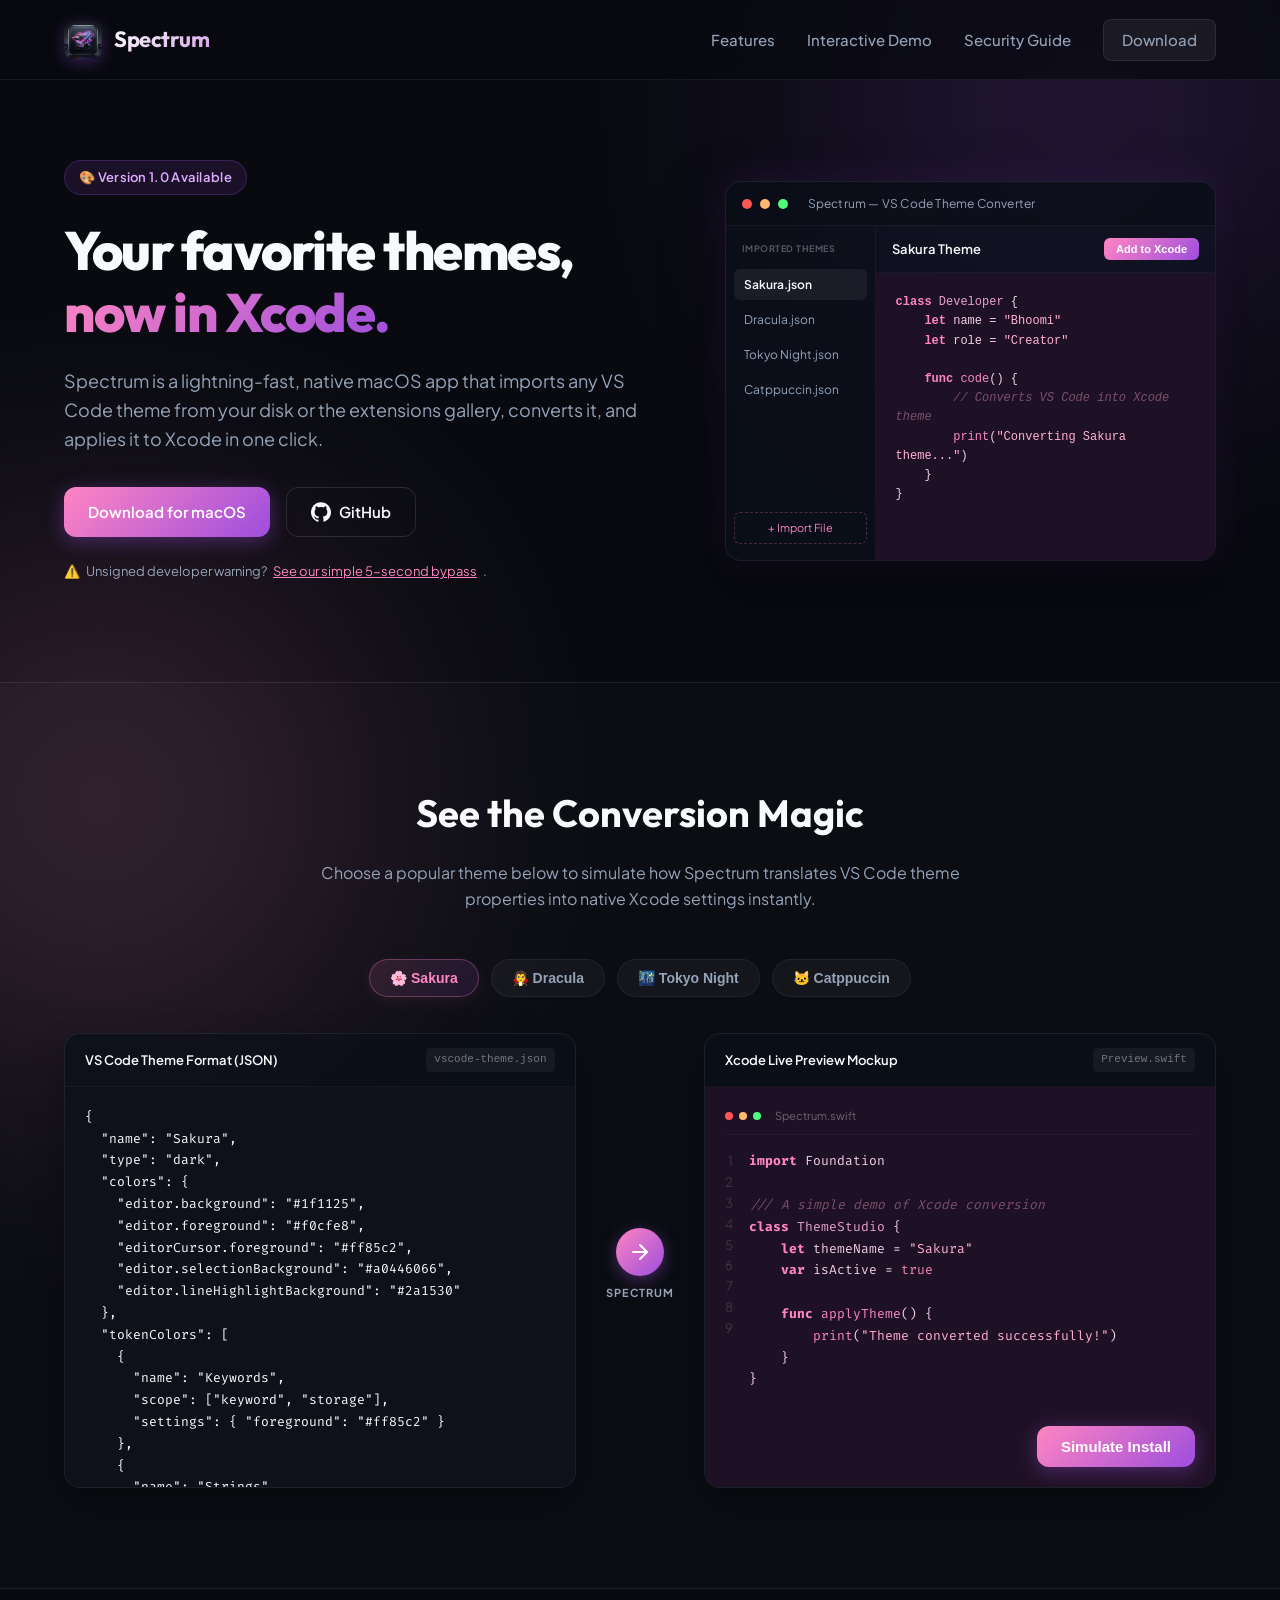
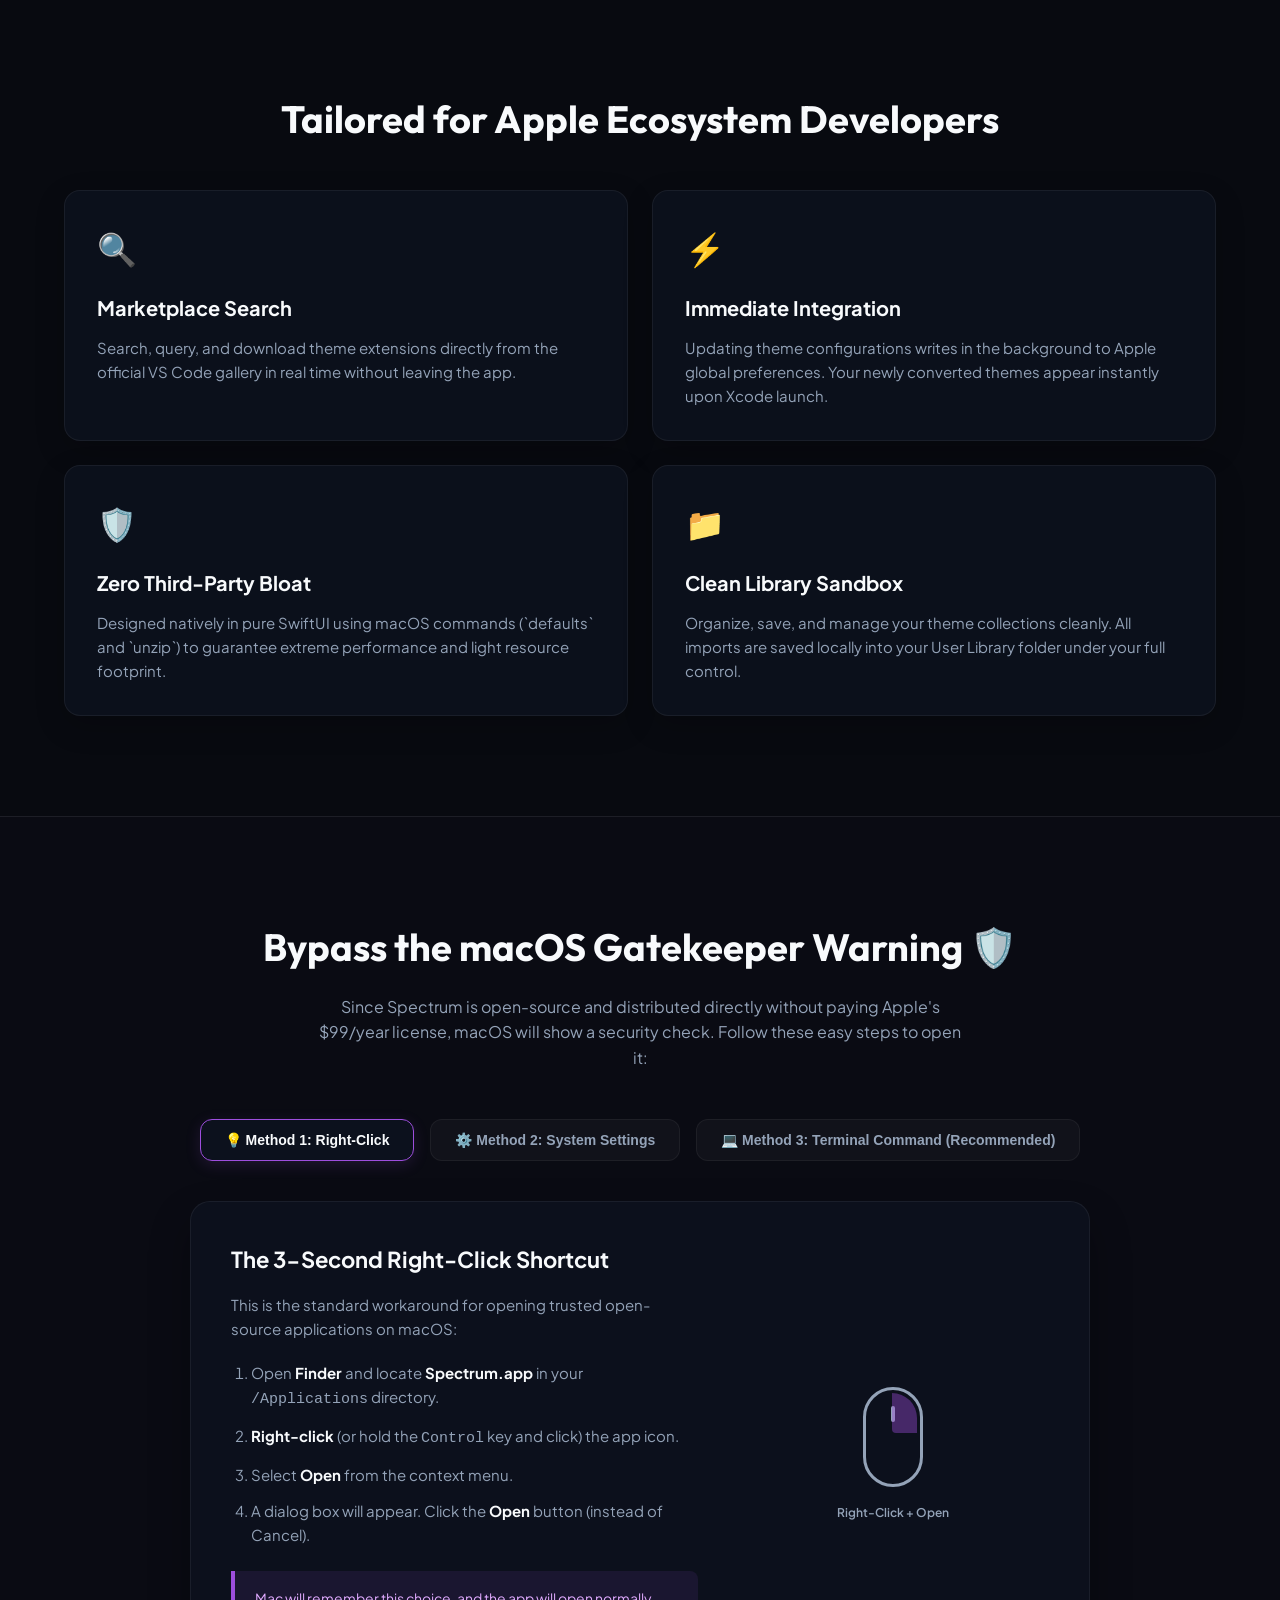
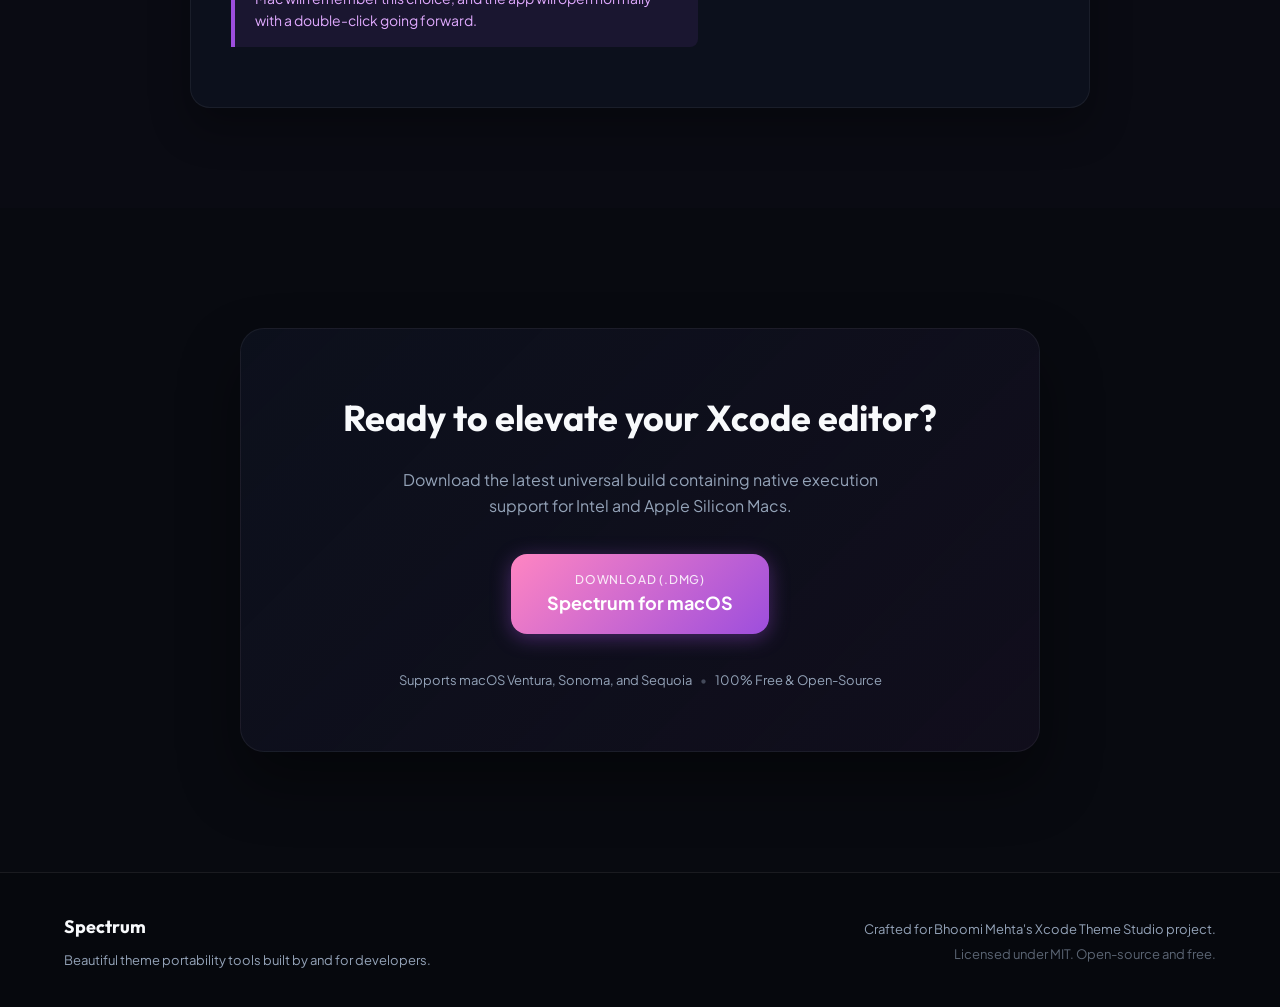
==== commit 5f8fc249: "Implement 'Add to Xcode' and 'Apply to Xcode' flow" ====
--- a/website/index.html
+++ b/website/index.html
@@ -70,19 +70,20 @@
                     </div>
                     <div class="mockup-content">
                         <!-- Sidebar Mockup -->
-                        <div class="sidebar-mock">
+                        <div class="sidebar-mock" id="hero-sidebar">
                             <div class="sidebar-header">IMPORTED THEMES</div>
-                            <div class="sidebar-item active">Sakura.json</div>
-                            <div class="sidebar-item">Dracula.json</div>
-                            <div class="sidebar-item">Tokyo Night.json</div>
-                            <div class="sidebar-item">Catppuccin.json</div>
+                            <div class="sidebar-item active" data-theme="Sakura">Sakura.json</div>
+                            <div class="sidebar-item" data-theme="Dracula">Dracula.json</div>
+                            <div class="sidebar-item" data-theme="Tokyo Night">Tokyo Night.json</div>
+                            <div class="sidebar-item" data-theme="Catppuccin">Catppuccin.json</div>
+                            <div class="sidebar-header added-header" style="margin-top: 12px; display: none;">ADDED TO XCODE</div>
                             <div class="sidebar-footer">+ Import File</div>
                         </div>
                         <!-- Main Content Mockup -->
                         <div class="main-mock">
                             <div class="main-header">
-                                <span class="theme-name">Sakura Theme</span>
-                                <button class="mock-btn-install">Install to Xcode</button>
+                                <span class="theme-name" id="hero-theme-name">Sakura Theme</span>
+                                <button id="hero-action-btn" class="mock-btn-install">Add to Xcode</button>
                             </div>
                             <div class="editor-pane">
                                 <pre><code><span class="kw">class</span> <span class="typ">Developer</span> {
@@ -214,7 +215,7 @@
             <div class="gatekeeper-tabs">
                 <button class="gk-tab-btn active" data-tab="right-click">💡 Method 1: Right-Click</button>
                 <button class="gk-tab-btn" data-tab="settings">⚙️ Method 2: System Settings</button>
-                <button class="gk-tab-btn" data-tab="terminal">💻 Method 3: Terminal Command</button>
+                <button class="gk-tab-btn" data-tab="terminal">💻 Method 3: Terminal Command (Recommended)</button>
             </div>
 
             <div class="gatekeeper-content">
@@ -266,7 +267,10 @@
                             <span class="term-title">zsh</span>
                         </div>
                         <div class="term-body">
-                            <p class="term-prompt">bhoomimehta@MacBook ~ % <span class="term-cmd">xattr -d com.apple.quarantine /Applications/Spectrum.app</span></p>
+                            <div class="command-row">
+                                <code id="cmd-to-copy" class="term-cmd">xattr -d com.apple.quarantine /Applications/Spectrum.app</code>
+                                <button id="copy-cmd-btn" class="copy-cmd-btn">Copy Command</button>
+                            </div>
                         </div>
                     </div>
                     <p class="gk-note">Note: You may need to replace the path if you saved the app bundle elsewhere than your `/Applications` directory.</p>
--- a/website/style.css
+++ b/website/style.css
@@ -425,6 +425,7 @@
     padding: 5px 12px;
     border-radius: 6px;
     cursor: pointer;
+    transition: all 0.3s ease;
 }
 
 .editor-pane {
@@ -912,6 +913,42 @@
     margin-left: 8px;
     font-size: 11px;
     color: rgba(255, 255, 255, 0.4);
+}
+
+.command-row {
+    display: flex;
+    align-items: center;
+    justify-content: space-between;
+    gap: 16px;
+    flex-wrap: wrap;
+}
+
+.copy-cmd-btn {
+    flex-shrink: 0;
+    background: rgba(255, 255, 255, 0.08);
+    color: var(--text-primary);
+    border: 1px solid rgba(255, 255, 255, 0.16);
+    border-radius: 8px;
+    padding: 6px 14px;
+    font-size: 12px;
+    font-weight: 600;
+    cursor: pointer;
+    transition: all 0.2s cubic-bezier(0.16, 1, 0.3, 1);
+    font-family: 'Inter', sans-serif;
+}
+
+.copy-cmd-btn:hover {
+    background: var(--accent-purple);
+    color: #ffffff;
+    border-color: var(--accent-purple-glow);
+    box-shadow: 0 4px 12px rgba(124, 58, 237, 0.3);
+}
+
+.copy-cmd-btn.copied {
+    background: #10b981 !important;
+    color: #ffffff !important;
+    border-color: #10b981 !important;
+    box-shadow: 0 4px 12px rgba(16, 185, 129, 0.3);
 }
 
 .term-body {
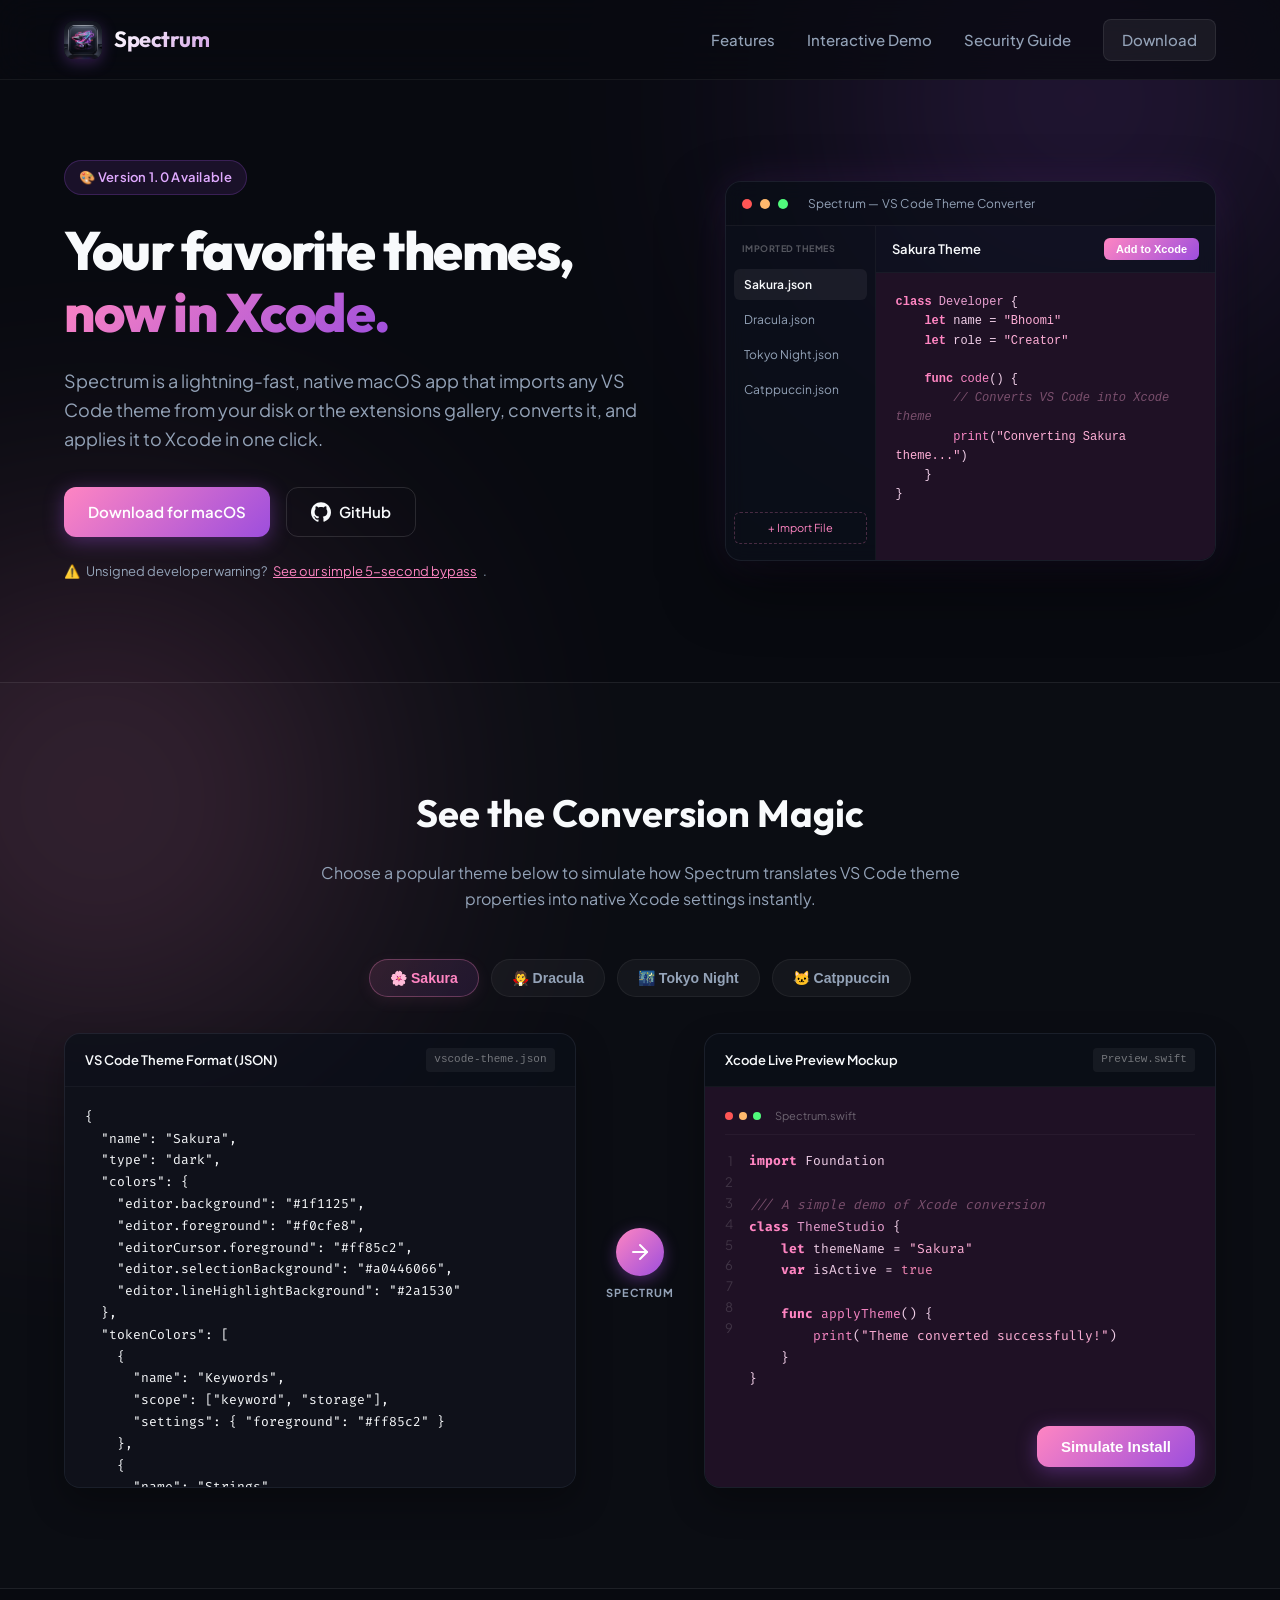
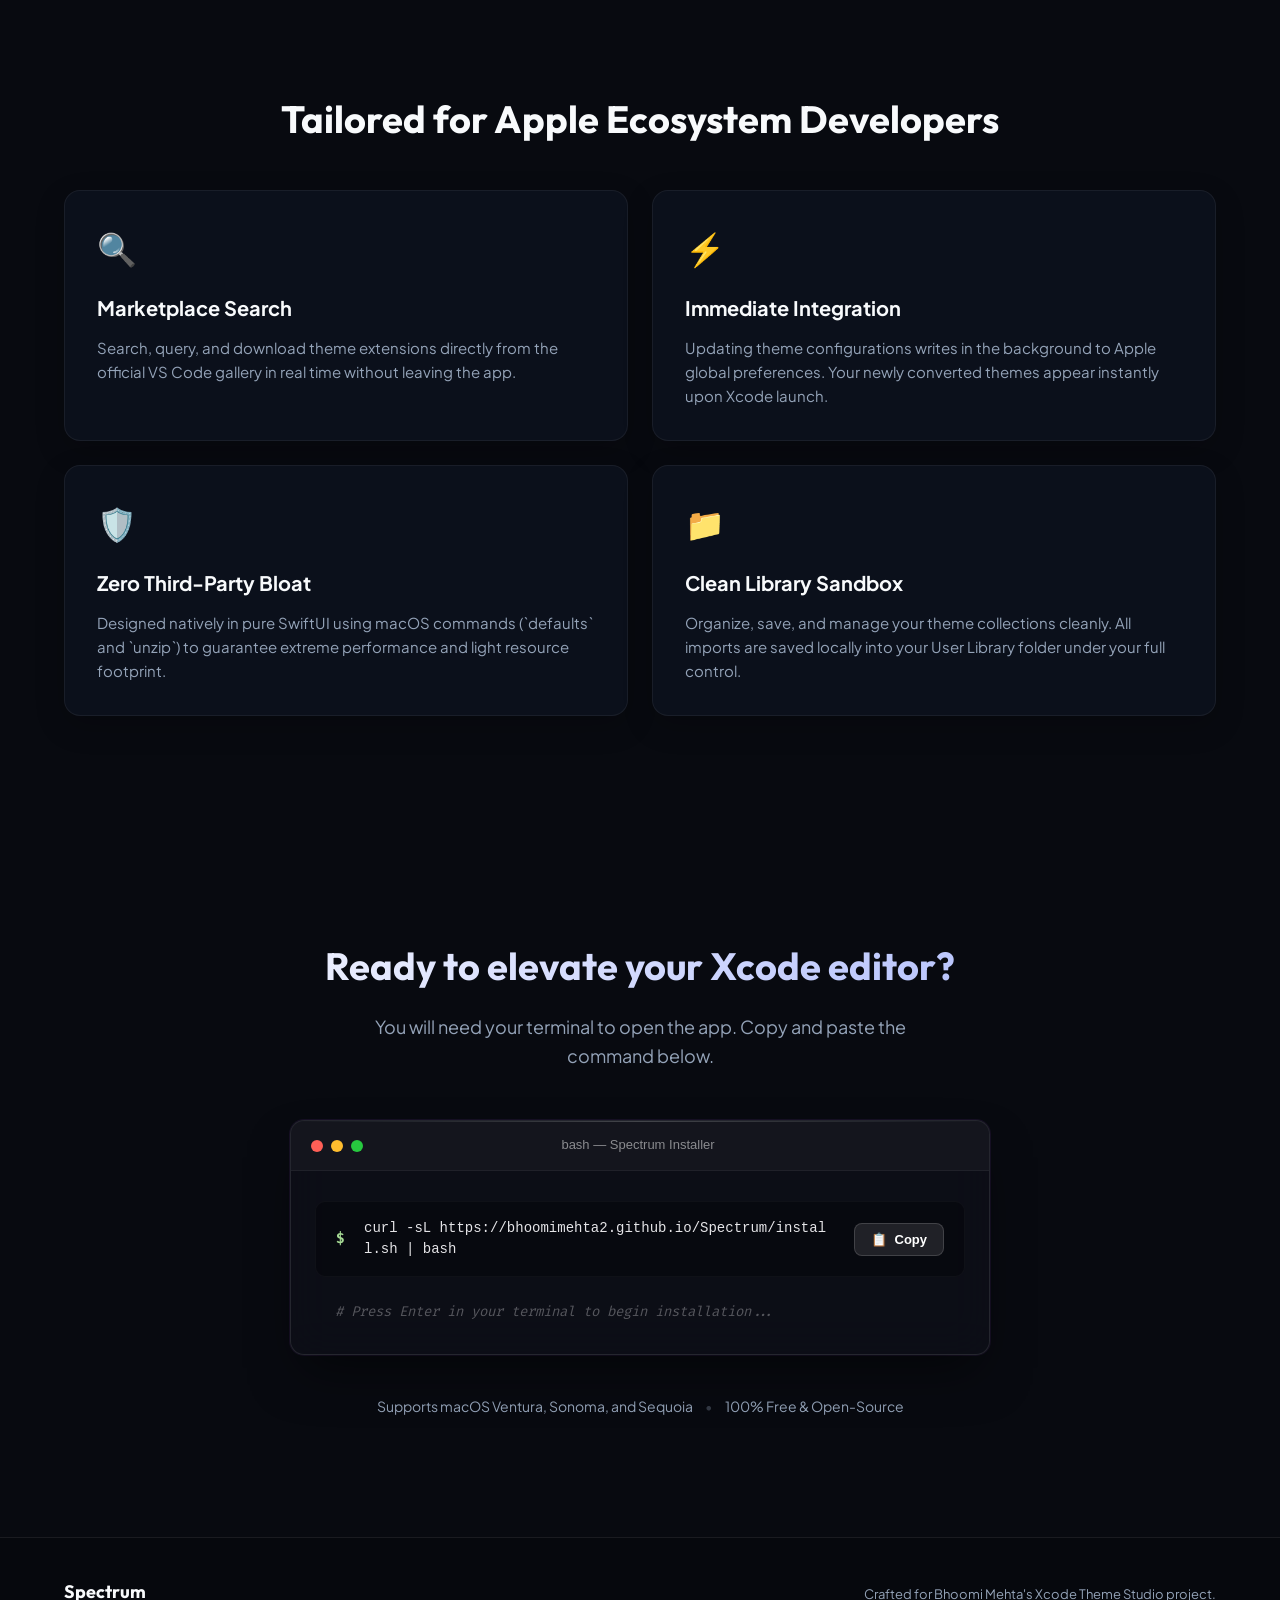
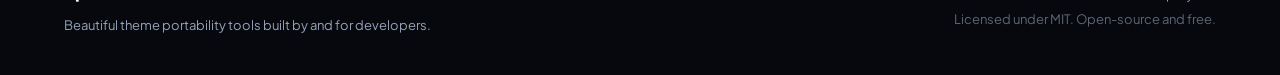
==== commit e4c38188: "Replace Gatekeeper section with Interactive Web Terminal" ====
--- a/website/index.html
+++ b/website/index.html
@@ -206,97 +206,43 @@
         </div>
     </section>
 
-    <!-- Gatekeeper Section -->
-    <section id="gatekeeper" class="gatekeeper-section">
-        <div class="container">
-            <h2 class="section-title">Bypass the macOS Gatekeeper Warning 🛡️</h2>
-            <p class="section-subtitle">Since Spectrum is open-source and distributed directly without paying Apple's $99/year license, macOS will show a security check. Follow these easy steps to open it:</p>
-
-            <div class="gatekeeper-tabs">
-                <button class="gk-tab-btn active" data-tab="right-click">💡 Method 1: Right-Click</button>
-                <button class="gk-tab-btn" data-tab="settings">⚙️ Method 2: System Settings</button>
-                <button class="gk-tab-btn" data-tab="terminal">💻 Method 3: Terminal Command (Recommended)</button>
-            </div>
-
-            <div class="gatekeeper-content">
-                <div id="gk-right-click" class="gk-pane active">
-                    <div class="gk-pane-layout">
-                        <div class="gk-text">
-                            <h3>The 3-Second Right-Click Shortcut</h3>
-                            <p>This is the standard workaround for opening trusted open-source applications on macOS:</p>
-                            <ol>
-                                <li>Open <strong>Finder</strong> and locate <strong>Spectrum.app</strong> in your <code>/Applications</code> directory.</li>
-                                <li><strong>Right-click</strong> (or hold the <code>Control</code> key and click) the app icon.</li>
-                                <li>Select <strong>Open</strong> from the context menu.</li>
-                                <li>A dialog box will appear. Click the <strong>Open</strong> button (instead of Cancel).</li>
-                            </ol>
-                            <p class="gk-highlight">Mac will remember this choice, and the app will open normally with a double-click going forward.</p>
-                        </div>
-                        <div class="gk-illustration">
-                            <div class="mouse-graphic">
-                                <div class="mouse-body">
-                                    <div class="mouse-wheel"></div>
-                                    <div class="mouse-click-highlight right"></div>
-                                </div>
-                                <span class="mouse-label">Right-Click + Open</span>
-                            </div>
-                        </div>
-                    </div>
-                </div>
-
-                <div id="gk-settings" class="gk-pane">
-                    <h3>Using macOS Security Settings</h3>
-                    <p>If you prefer using the system interface to override the block, do the following:</p>
-                    <ol>
-                        <li>Double-click the app to trigger the block warning, then click <strong>Cancel</strong> or <strong>OK</strong>.</li>
-                        <li>Open your Mac's <strong>System Settings</strong> and click <strong>Privacy & Security</strong> in the sidebar.</li>
-                        <li>Scroll down to the <strong>Security</strong> header.</li>
-                        <li>You will see a note saying: <em>"Spectrum was blocked from use because it is not from an identified developer."</em></li>
-                        <li>Click the <strong>Open Anyway</strong> button and verify with your password.</li>
-                    </ol>
-                </div>
-
-                <div id="gk-terminal" class="gk-pane">
-                    <h3>Clear the Quarantine Attribute via Terminal</h3>
-                    <p>For power users, macOS marks browser-downloaded apps with a "quarantine" tag. You can instantly strip it using a single command:</p>
-                    <div class="terminal-mock">
-                        <div class="term-header">
-                            <span class="term-dot"></span>
-                            <span class="term-dot"></span>
-                            <span class="term-dot"></span>
-                            <span class="term-title">zsh</span>
-                        </div>
-                        <div class="term-body">
-                            <div class="command-row">
-                                <code id="cmd-to-copy" class="term-cmd">xattr -d com.apple.quarantine /Applications/Spectrum.app</code>
-                                <button id="copy-cmd-btn" class="copy-cmd-btn">Copy Command</button>
-                            </div>
-                        </div>
-                    </div>
-                    <p class="gk-note">Note: You may need to replace the path if you saved the app bundle elsewhere than your `/Applications` directory.</p>
-                </div>
-            </div>
-        </div>
-    </section>
-
     <!-- Download Section -->
     <section id="download" class="download-section">
         <div class="container">
-            <div class="download-card">
-                <h2>Ready to elevate your Xcode editor?</h2>
-                <p>Download the latest universal build containing native execution support for Intel and Apple Silicon Macs.</p>
-                
-                <div class="download-buttons">
-                    <a href="Spectrum.dmg" download class="btn btn-primary btn-large">
-                        <span class="btn-subtext">Download (.dmg)</span>
-                        <span class="btn-maintext">Spectrum for macOS</span>
-                    </a>
-                </div>
-                <div class="download-meta">
-                    <span>Supports macOS Ventura, Sonoma, and Sequoia</span>
-                    <span class="divider">•</span>
-                    <span>100% Free & Open-Source</span>
-                </div>
+            <div class="download-header-content">
+                <h2 class="section-title">Ready to elevate your Xcode editor?</h2>
+                <p class="section-subtitle">You will need your terminal to open the app. Copy and paste the command below.</p>
+            </div>
+            
+            <div class="terminal-download-container">
+                <div class="web-terminal-window">
+                    <div class="term-header">
+                        <div class="term-controls">
+                            <span class="term-dot red"></span>
+                            <span class="term-dot yellow"></span>
+                            <span class="term-dot green"></span>
+                        </div>
+                        <span class="term-title">bash — Spectrum Installer</span>
+                    </div>
+                    <div class="term-body">
+                        <div class="command-row">
+                            <span class="term-prompt">$</span>
+                            <code id="install-cmd" class="term-cmd">curl -sL https://bhoomimehta2.github.io/Spectrum/install.sh | bash</code>
+                            <button id="copy-install-btn" class="copy-install-btn">
+                                <span class="copy-icon">📋</span> <span class="copy-text">Copy</span>
+                            </button>
+                        </div>
+                        <div class="term-output">
+                            <span class="dim-text"># Press Enter in your terminal to begin installation...</span>
+                        </div>
+                    </div>
+                </div>
+            </div>
+            
+            <div class="download-meta">
+                <span>Supports macOS Ventura, Sonoma, and Sequoia</span>
+                <span class="divider">•</span>
+                <span>100% Free & Open-Source</span>
             </div>
         </div>
     </section>
--- a/website/style.css
+++ b/website/style.css
@@ -728,294 +728,176 @@
     line-height: 1.6;
 }
 
-/* Gatekeeper Section */
-.gatekeeper-section {
-    padding: 100px 0;
-    background: rgba(157, 78, 221, 0.01);
-    border-top: 1px solid var(--border-color);
-}
-
-.gatekeeper-tabs {
-    display: flex;
-    justify-content: center;
-    gap: 16px;
-    margin-bottom: 40px;
-}
-
-.gk-tab-btn {
-    background: rgba(255, 255, 255, 0.03);
-    border: 1px solid rgba(255, 255, 255, 0.05);
-    color: var(--text-secondary);
-    padding: 12px 24px;
-    border-radius: 12px;
-    font-size: 14px;
-    font-weight: 600;
-    cursor: pointer;
-    transition: all 0.3s ease;
-}
-
-.gk-tab-btn:hover {
-    color: var(--text-primary);
-    background: rgba(255, 255, 255, 0.06);
-}
-
-.gk-tab-btn.active {
-    background: var(--glass-bg);
-    border-color: var(--accent-purple);
-    color: var(--text-primary);
-    box-shadow: 0 4px 15px rgba(157, 78, 221, 0.15);
-}
-
-.gatekeeper-content {
-    background: var(--glass-bg);
-    border: 1px solid var(--glass-border);
-    padding: 40px;
-    border-radius: 20px;
-    box-shadow: 0 20px 40px rgba(0, 0, 0, 0.3);
-    max-width: 900px;
-    margin: 0 auto;
-}
-
-.gk-pane {
-    display: none;
-}
-
-.gk-pane.active {
-    display: block;
-    animation: fadeIn 0.4s ease forwards;
-}
-
-.gk-pane h3 {
-    font-size: 22px;
-    font-weight: 700;
-    margin-bottom: 16px;
-}
-
-.gk-pane p {
-    color: var(--text-secondary);
-    margin-bottom: 20px;
-    font-size: 15px;
-}
-
-.gk-pane ol {
-    margin-left: 20px;
-    margin-bottom: 24px;
-    display: flex;
-    flex-direction: column;
-    gap: 12px;
-}
-
-.gk-pane li {
-    font-size: 15px;
-    color: var(--text-secondary);
-}
-
-.gk-pane li strong {
-    color: var(--text-primary);
-}
-
-.gk-highlight {
-    background: rgba(157, 78, 221, 0.1);
-    border-left: 4px solid var(--accent-purple);
-    padding: 16px 20px;
-    border-radius: 0 8px 8px 0;
-    font-size: 14px !important;
-    color: #e0aaff !important;
-}
-
-.gk-pane-layout {
-    display: grid;
-    grid-template-columns: 1.2fr 0.8fr;
-    gap: 40px;
-    align-items: center;
-}
-
-/* Mouse Graphic */
-.gk-illustration {
-    display: flex;
-    justify-content: center;
-    align-items: center;
-}
-
-.mouse-graphic {
-    display: flex;
-    flex-direction: column;
-    align-items: center;
-    gap: 16px;
-}
-
-.mouse-body {
-    width: 60px;
-    height: 100px;
-    border: 3px solid var(--text-secondary);
-    border-radius: 30px;
-    position: relative;
-}
-
-.mouse-wheel {
-    width: 4px;
-    height: 16px;
-    background-color: var(--text-secondary);
-    position: absolute;
-    top: 16px;
-    left: 50%;
-    transform: translateX(-50%);
-    border-radius: 2px;
-}
-
-.mouse-click-highlight.right {
-    position: absolute;
-    top: 3px;
-    right: 3px;
-    width: 25px;
-    height: 40px;
-    background: var(--accent-purple-glow);
-    border-top-right-radius: 25px;
-    border-bottom-left-radius: 4px;
-    animation: pulseGlow 1.5s infinite;
-}
-
-.mouse-label {
-    font-size: 12px;
-    font-weight: 600;
-    color: var(--text-secondary);
-}
-
-/* Terminal Graphic */
-.terminal-mock {
-    background: #090b10;
-    border: 1px solid rgba(255, 255, 255, 0.08);
-    border-radius: 12px;
-    overflow: hidden;
-    font-family: 'Fira Code', monospace;
-    font-size: 13px;
-    box-shadow: 0 10px 25px rgba(0,0,0,0.4);
-    margin-bottom: 20px;
-}
-
-.term-header {
-    background: #14161f;
-    padding: 10px 16px;
-    display: flex;
-    align-items: center;
-    gap: 6px;
-    border-bottom: 1px solid rgba(255, 255, 255, 0.03);
-}
-
-.term-dot {
-    width: 8px;
-    height: 8px;
-    border-radius: 50%;
-    background-color: rgba(255, 255, 255, 0.15);
-}
-
-.term-title {
-    margin-left: 8px;
-    font-size: 11px;
-    color: rgba(255, 255, 255, 0.4);
-}
-
-.command-row {
-    display: flex;
-    align-items: center;
-    justify-content: space-between;
-    gap: 16px;
-    flex-wrap: wrap;
-}
-
-.copy-cmd-btn {
-    flex-shrink: 0;
-    background: rgba(255, 255, 255, 0.08);
-    color: var(--text-primary);
-    border: 1px solid rgba(255, 255, 255, 0.16);
-    border-radius: 8px;
-    padding: 6px 14px;
-    font-size: 12px;
-    font-weight: 600;
-    cursor: pointer;
-    transition: all 0.2s cubic-bezier(0.16, 1, 0.3, 1);
-    font-family: 'Inter', sans-serif;
-}
-
-.copy-cmd-btn:hover {
-    background: var(--accent-purple);
-    color: #ffffff;
-    border-color: var(--accent-purple-glow);
-    box-shadow: 0 4px 12px rgba(124, 58, 237, 0.3);
-}
-
-.copy-cmd-btn.copied {
-    background: #10b981 !important;
-    color: #ffffff !important;
-    border-color: #10b981 !important;
-    box-shadow: 0 4px 12px rgba(16, 185, 129, 0.3);
-}
-
-.term-body {
-    padding: 16px 20px;
-}
-
-.term-prompt {
-    color: #a6da95;
-}
-
-.term-cmd {
-    color: var(--text-primary);
-}
-
-.gk-note {
-    font-size: 12px !important;
-}
-
-/* Download Section */
+/* Download Section - Interactive Terminal */
 .download-section {
     padding: 120px 0;
     background-color: var(--bg-color);
-}
-
-.download-card {
-    background: linear-gradient(135deg, var(--glass-bg) 0%, rgba(157, 78, 221, 0.06) 100%);
-    border: 1px solid var(--glass-border);
-    border-radius: 24px;
-    padding: 60px 40px;
-    text-align: center;
-    box-shadow: 0 30px 60px rgba(0, 0, 0, 0.4);
-    max-width: 800px;
-    margin: 0 auto;
-    display: flex;
-    flex-direction: column;
-    align-items: center;
-    gap: 20px;
     position: relative;
     overflow: hidden;
 }
 
-.download-card h2 {
+.download-header-content {
+    text-align: center;
+    margin-bottom: 50px;
+}
+
+.download-header-content h2 {
     font-family: 'Outfit', sans-serif;
-    font-size: 36px;
+    font-size: 38px;
     font-weight: 700;
-}
-
-.download-card p {
-    color: var(--text-secondary);
-    font-size: 16px;
-    max-width: 500px;
-}
-
-.download-buttons {
-    margin: 16px 0;
+    margin-bottom: 16px;
+    background: linear-gradient(135deg, #ffffff 0%, #a5b4fc 100%);
+    -webkit-background-clip: text;
+    -webkit-text-fill-color: transparent;
+}
+
+.download-header-content p {
+    color: var(--text-secondary);
+    font-size: 18px;
+    max-width: 600px;
+    margin: 0 auto;
+}
+
+.terminal-download-container {
+    display: flex;
+    justify-content: center;
+    margin-bottom: 40px;
+}
+
+.web-terminal-window {
+    width: 100%;
+    max-width: 700px;
+    background: rgba(15, 17, 26, 0.7);
+    backdrop-filter: blur(20px);
+    -webkit-backdrop-filter: blur(20px);
+    border: 1px solid rgba(255, 255, 255, 0.1);
+    border-radius: 14px;
+    overflow: hidden;
+    box-shadow: 0 25px 50px -12px rgba(0, 0, 0, 0.5), 0 0 0 1px rgba(157, 78, 221, 0.1);
+    font-family: 'Fira Code', monospace;
+    font-size: 14px;
+    position: relative;
+}
+
+.web-terminal-window::before {
+    content: '';
+    position: absolute;
+    top: 0; left: 0; right: 0;
+    height: 1px;
+    background: linear-gradient(90deg, transparent, rgba(255, 255, 255, 0.2), transparent);
+}
+
+.term-header {
+    background: rgba(255, 255, 255, 0.03);
+    padding: 14px 20px;
+    display: flex;
+    align-items: center;
+    border-bottom: 1px solid rgba(255, 255, 255, 0.05);
+}
+
+.term-controls {
+    display: flex;
+    gap: 8px;
+}
+
+.term-dot {
+    width: 12px;
+    height: 12px;
+    border-radius: 50%;
+}
+
+.term-dot.red { background-color: #ff5f56; }
+.term-dot.yellow { background-color: #ffbd2e; }
+.term-dot.green { background-color: #27c93f; }
+
+.term-title {
+    flex: 1;
+    text-align: center;
+    font-size: 13px;
+    font-family: 'Inter', sans-serif;
+    color: rgba(255, 255, 255, 0.5);
+    font-weight: 500;
+    margin-right: 56px; /* Offset to center title visually */
+}
+
+.term-body {
+    padding: 30px 24px;
+}
+
+.command-row {
+    display: flex;
+    align-items: center;
+    justify-content: space-between;
+    gap: 20px;
+    flex-wrap: wrap;
+    background: rgba(0, 0, 0, 0.3);
+    padding: 16px 20px;
+    border-radius: 10px;
+    border: 1px solid rgba(255, 255, 255, 0.03);
+}
+
+.term-prompt {
+    color: #a6da95;
+    font-weight: bold;
+    user-select: none;
+}
+
+.term-cmd {
+    flex: 1;
+    color: #e4e4e7;
+    word-break: break-all;
+    line-height: 1.5;
+}
+
+.copy-install-btn {
+    display: flex;
+    align-items: center;
+    gap: 8px;
+    background: rgba(255, 255, 255, 0.1);
+    color: #ffffff;
+    border: 1px solid rgba(255, 255, 255, 0.15);
+    border-radius: 8px;
+    padding: 8px 16px;
+    font-size: 13px;
+    font-weight: 600;
+    cursor: pointer;
+    transition: all 0.2s ease;
+    font-family: 'Inter', sans-serif;
+}
+
+.copy-install-btn:hover {
+    background: var(--accent-purple);
+    border-color: var(--accent-purple-glow);
+    box-shadow: 0 4px 15px rgba(124, 58, 237, 0.3);
+}
+
+.copy-install-btn.copied {
+    background: #10b981;
+    border-color: #10b981;
+    box-shadow: 0 4px 15px rgba(16, 185, 129, 0.3);
+}
+
+.term-output {
+    margin-top: 24px;
+    padding-left: 20px;
+}
+
+.dim-text {
+    color: rgba(255, 255, 255, 0.3);
+    font-style: italic;
 }
 
 .download-meta {
-    font-size: 13px;
-    color: var(--text-secondary);
-    display: flex;
-    align-items: center;
-    gap: 8px;
+    font-size: 14px;
+    color: var(--text-secondary);
+    display: flex;
+    align-items: center;
+    justify-content: center;
+    gap: 12px;
 }
 
 .download-meta .divider {
-    opacity: 0.4;
+    opacity: 0.3;
 }
 
 /* Footer */
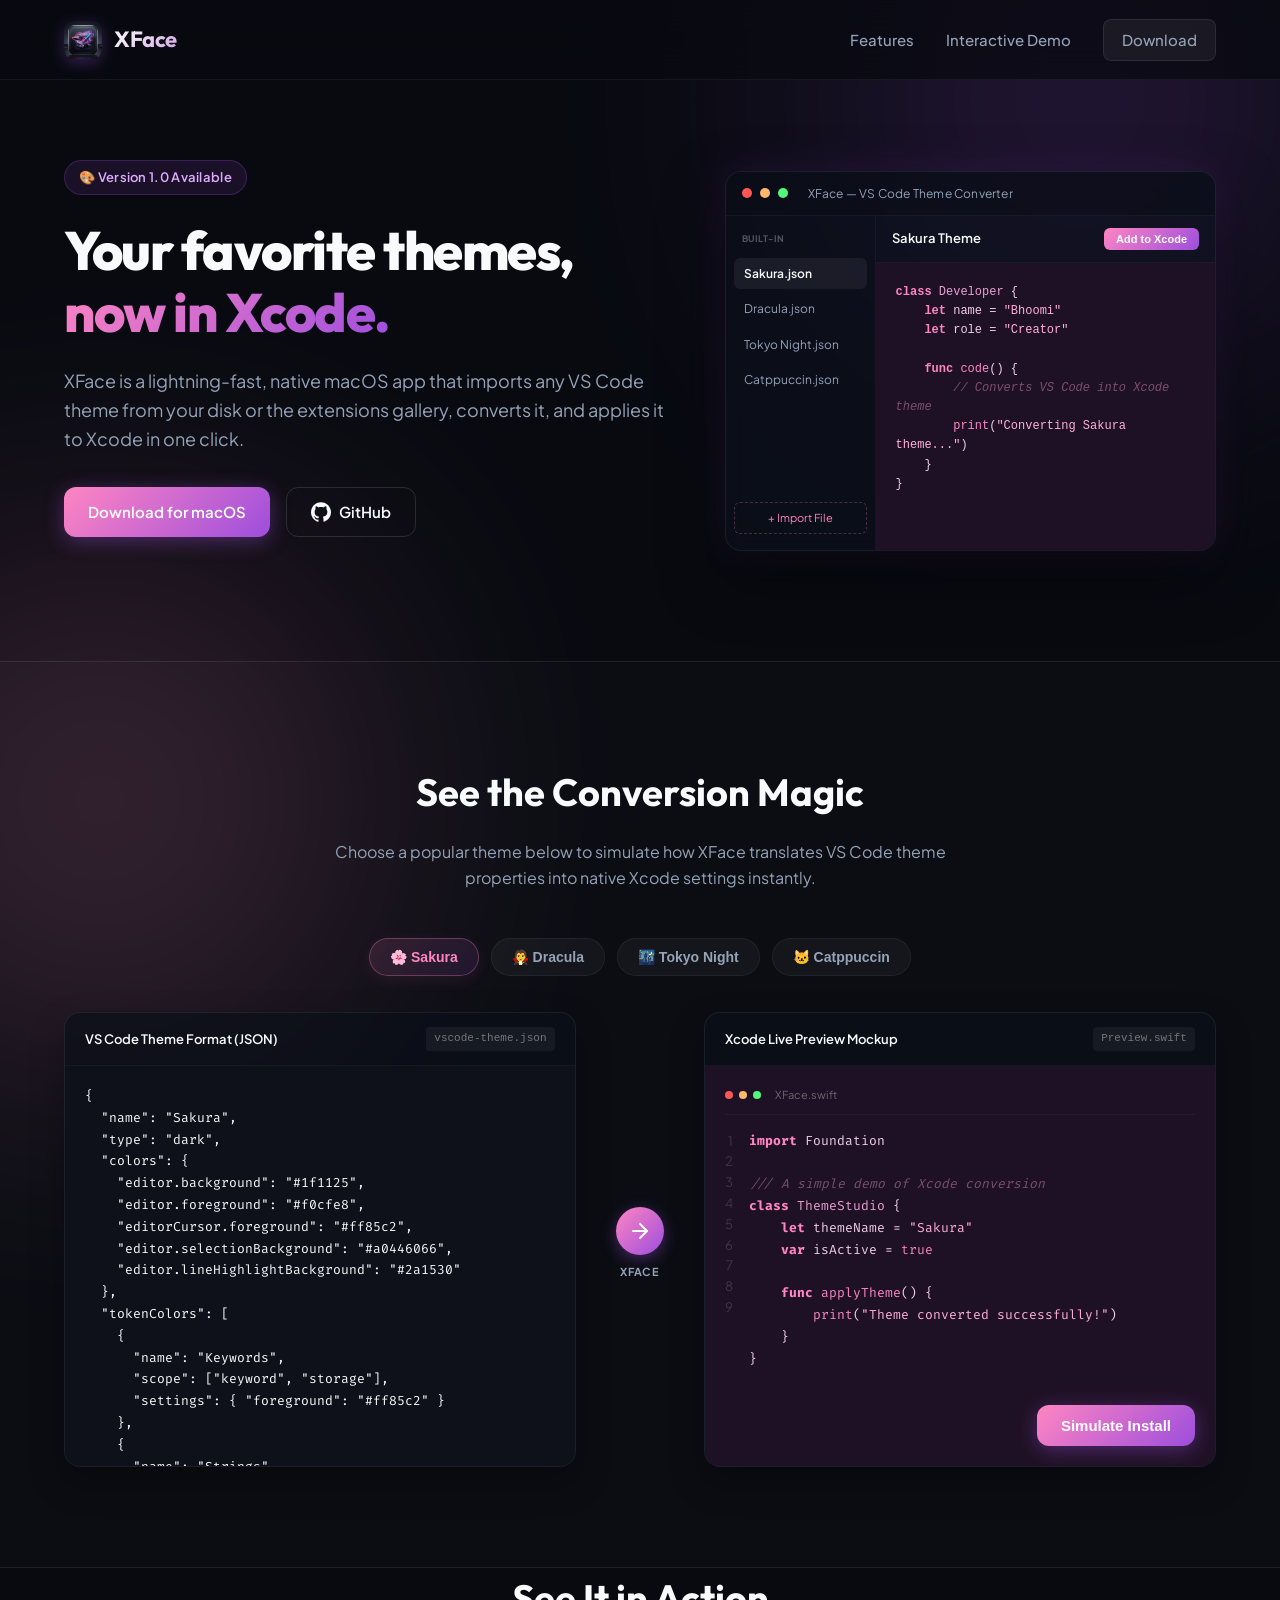
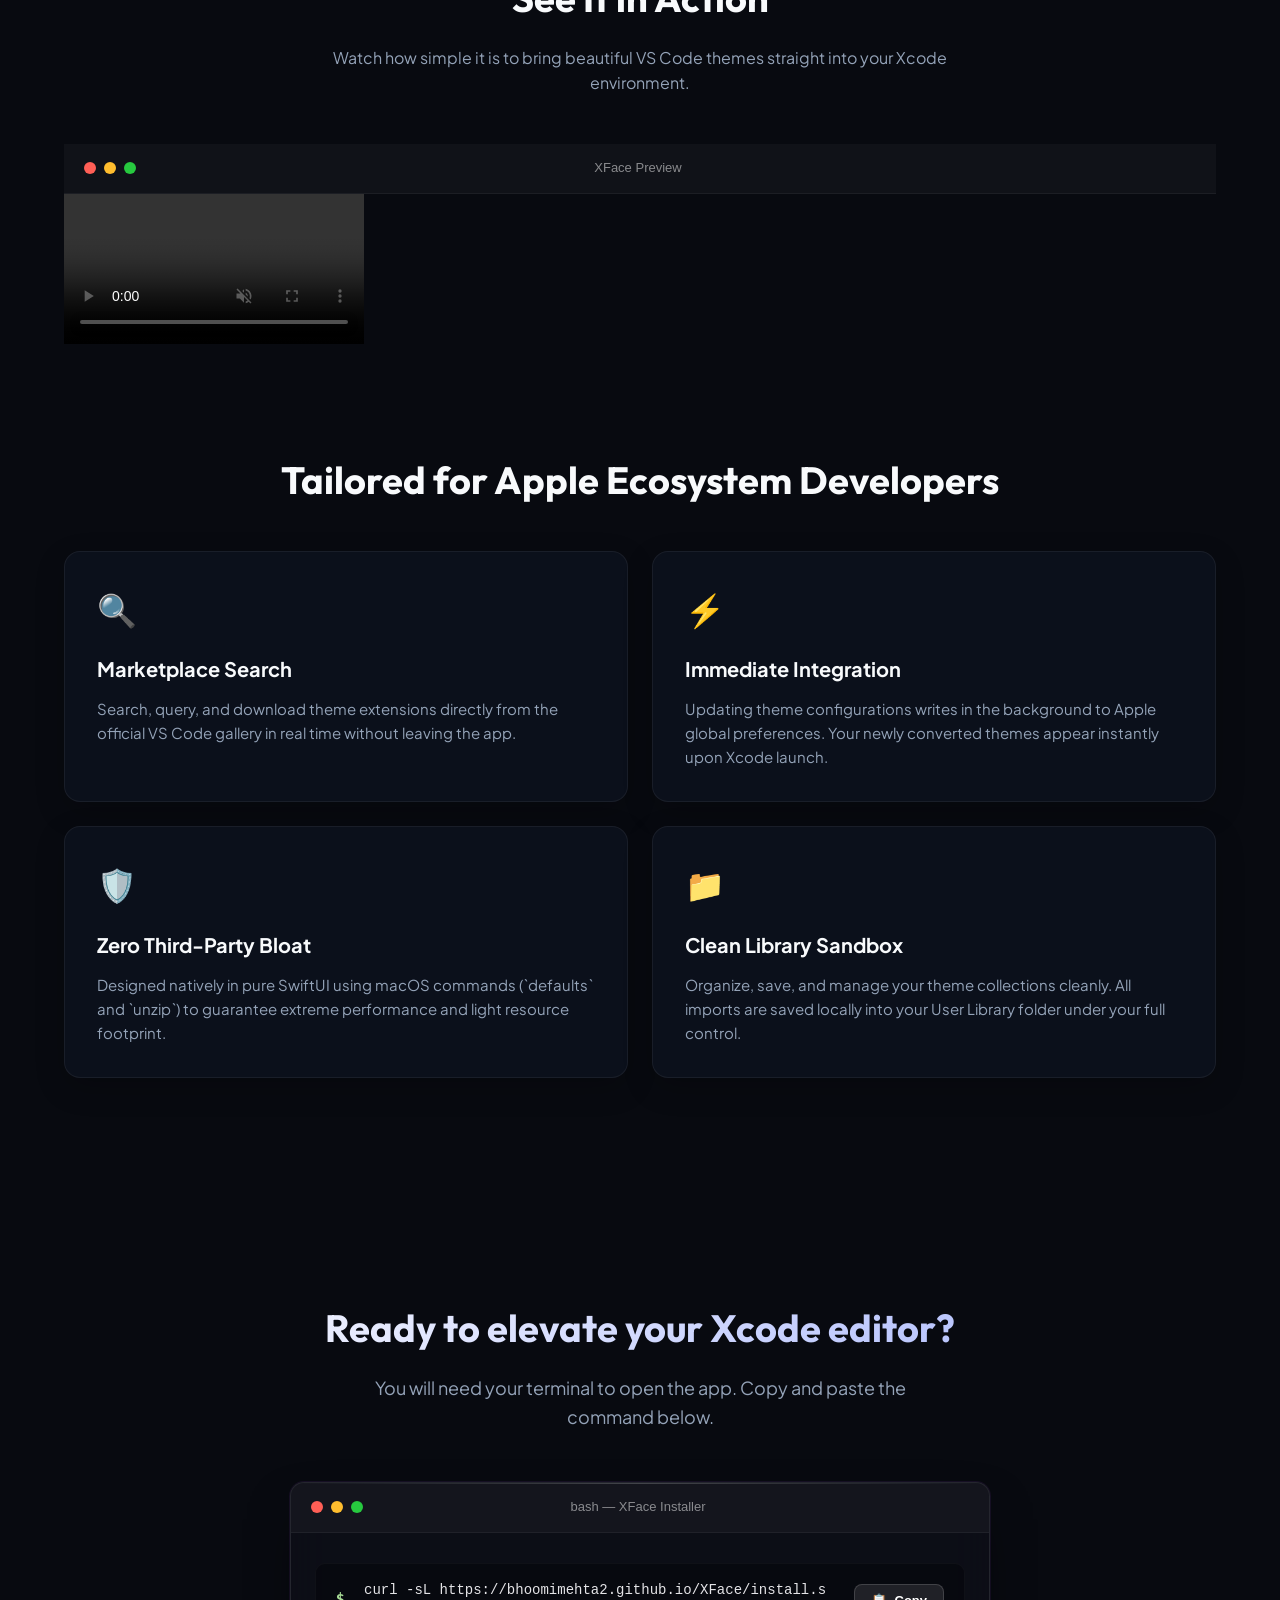
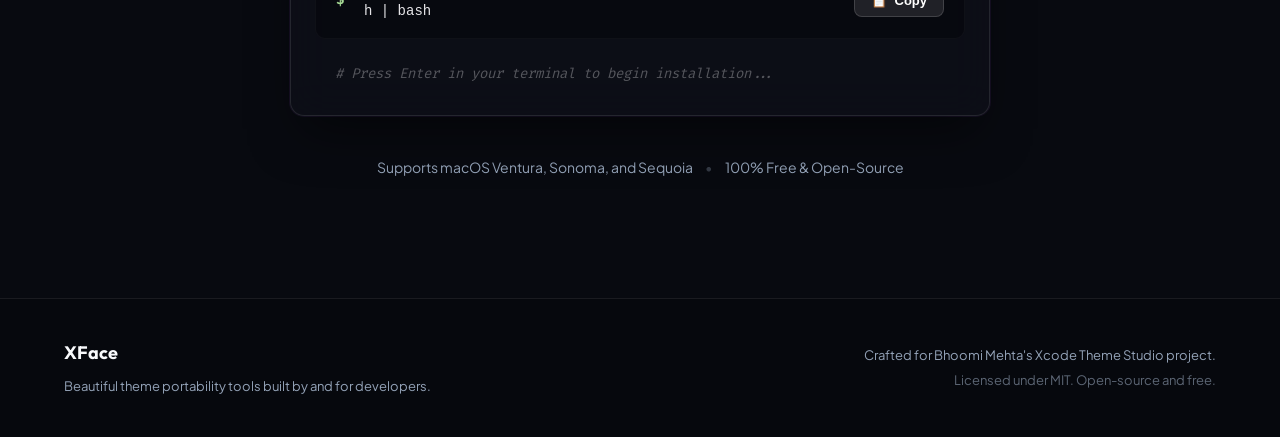
==== commit f03354b7: "Update URLs to match XFace repo name" ====
--- a/website/index.html
+++ b/website/index.html
@@ -3,7 +3,7 @@
 <head>
     <meta charset="UTF-8">
     <meta name="viewport" content="width=device-width, initial-scale=1.0">
-    <title>Spectrum — VS Code to Xcode Theme Converter</title>
+    <title>XFace — VS Code to Xcode Theme Converter</title>
     <meta name="description" content="A premium native macOS utility to search, import, and convert VS Code themes to Xcode with 1 click.">
     <!-- Google Fonts -->
     <link rel="preconnect" href="https://fonts.googleapis.com">
@@ -20,13 +20,12 @@
     <header class="navbar">
         <div class="nav-container">
             <div class="logo">
-                <img src="AppIcon.png" alt="Spectrum App Icon" class="logo-img" id="nav-logo">
-                <span class="logo-text">Spectrum</span>
+                <img src="AppIcon.png" alt="XFace App Icon" class="logo-img" id="nav-logo">
+                <span class="logo-text">XFace</span>
             </div>
             <nav class="nav-links">
                 <a href="#features">Features</a>
                 <a href="#simulator">Interactive Demo</a>
-                <a href="#gatekeeper">Security Guide</a>
                 <a href="#download" class="btn btn-secondary nav-btn">Download</a>
             </nav>
         </div>
@@ -41,13 +40,13 @@
                 </div>
                 <h1 class="hero-title">Your favorite themes,<br><span class="gradient-text">now in Xcode.</span></h1>
                 <p class="hero-subtitle">
-                    Spectrum is a lightning-fast, native macOS app that imports any VS Code theme from your disk or the extensions gallery, converts it, and applies it to Xcode in one click.
+                    XFace is a lightning-fast, native macOS app that imports any VS Code theme from your disk or the extensions gallery, converts it, and applies it to Xcode in one click.
                 </p>
                 <div class="hero-actions">
                     <a href="#download" class="btn btn-primary">
                         <span>Download for macOS</span>
                     </a>
-                    <a href="https://github.com/BhoomiMehta2/Spectrum" target="_blank" class="btn btn-tertiary">
+                    <a href="https://github.com/BhoomiMehta2/XFace" target="_blank" class="btn btn-tertiary">
                         <svg class="github-icon" viewBox="0 0 24 24" width="20" height="20">
                             <path fill="currentColor" d="M12 .297c-6.63 0-12 5.373-12 12 0 5.303 3.438 9.8 8.205 11.385.6.113.82-.258.82-.577 0-.285-.01-1.04-.015-2.04-3.338.724-4.042-1.61-4.042-1.61C4.422 18.07 3.633 17.7 3.633 17.7c-1.087-.744.084-.729.084-.729 1.205.084 1.838 1.236 1.838 1.236 1.07 1.835 2.809 1.305 3.495.998.108-.776.417-1.305.76-1.605-2.665-.3-5.466-1.332-5.466-5.93 0-1.31.465-2.38 1.235-3.22-.135-.303-.54-1.523.105-3.176 0 0 1.005-.322 3.3 1.23.96-.267 1.98-.399 3-.405 1.02.006 2.04.138 3 .405 2.28-1.552 3.285-1.23 3.285-1.23.645 1.653.24 2.873.12 3.176.765.84 1.23 1.91 1.23 3.22 0 4.61-2.805 5.625-5.475 5.92.42.36.81 1.096.81 2.22 0 1.606-.015 2.896-.015 3.286 0 .315.21.69.825.57C20.565 22.092 24 17.592 24 12.297c0-6.627-5.373-12-12-12"/>
                         </svg>
@@ -55,7 +54,6 @@
                     </a>
                 </div>
                 <div class="hero-disclaimer">
-                    <span class="warning-icon">⚠️</span> Unsigned developer warning? <a href="#gatekeeper">See our simple 5-second bypass</a>.
                 </div>
             </div>
 
@@ -66,17 +64,18 @@
                         <span class="dot red"></span>
                         <span class="dot yellow"></span>
                         <span class="dot green"></span>
-                        <span class="mockup-title">Spectrum — VS Code Theme Converter</span>
+                        <span class="mockup-title">XFace — VS Code Theme Converter</span>
                     </div>
                     <div class="mockup-content">
                         <!-- Sidebar Mockup -->
                         <div class="sidebar-mock" id="hero-sidebar">
-                            <div class="sidebar-header">IMPORTED THEMES</div>
+                            <div class="sidebar-header">BUILT-IN</div>
                             <div class="sidebar-item active" data-theme="Sakura">Sakura.json</div>
                             <div class="sidebar-item" data-theme="Dracula">Dracula.json</div>
                             <div class="sidebar-item" data-theme="Tokyo Night">Tokyo Night.json</div>
                             <div class="sidebar-item" data-theme="Catppuccin">Catppuccin.json</div>
                             <div class="sidebar-header added-header" style="margin-top: 12px; display: none;">ADDED TO XCODE</div>
+                            <div class="sidebar-header imported-header" style="margin-top: 12px; display: none;">IMPORTED</div>
                             <div class="sidebar-footer">+ Import File</div>
                         </div>
                         <!-- Main Content Mockup -->
@@ -107,7 +106,7 @@
     <section id="simulator" class="simulator-section">
         <div class="container">
             <h2 class="section-title">See the Conversion Magic</h2>
-            <p class="section-subtitle">Choose a popular theme below to simulate how Spectrum translates VS Code theme properties into native Xcode settings instantly.</p>
+            <p class="section-subtitle">Choose a popular theme below to simulate how XFace translates VS Code theme properties into native Xcode settings instantly.</p>
             
             <div class="theme-selector-tabs">
                 <button class="tab-btn active" data-theme="sakura">🌸 Sakura</button>
@@ -135,7 +134,7 @@
                         <div class="arrow-circle">
                             <svg viewBox="0 0 24 24" width="24" height="24" fill="none" stroke="currentColor" stroke-width="2" stroke-linecap="round" stroke-linejoin="round"><line x1="5" y1="12" x2="19" y2="12"></line><polyline points="12 5 19 12 12 19"></polyline></svg>
                         </div>
-                        <span class="convert-label">Spectrum</span>
+                        <span class="convert-label">XFace</span>
                     </div>
                 </div>
 
@@ -150,7 +149,7 @@
                             <span class="editor-dot red"></span>
                             <span class="editor-dot yellow"></span>
                             <span class="editor-dot green"></span>
-                            <span class="editor-filename">Spectrum.swift</span>
+                            <span class="editor-filename">XFace.swift</span>
                         </div>
                         <div class="xcode-editor-content">
                             <div class="line-numbers">
@@ -177,6 +176,33 @@
         </div>
     </section>
 
+    <!-- Video Guide Section -->
+    <section id="video-guide" class="video-section">
+        <div class="container">
+            <div class="video-header-content">
+                <h2 class="section-title">See It in Action</h2>
+                <p class="section-subtitle">Watch how simple it is to bring beautiful VS Code themes straight into your Xcode environment.</p>
+            </div>
+            
+            <div class="video-container">
+                <div class="video-player-wrapper">
+                    <div class="term-header">
+                        <div class="term-controls">
+                            <span class="term-dot red"></span>
+                            <span class="term-dot yellow"></span>
+                            <span class="term-dot green"></span>
+                        </div>
+                        <span class="term-title">XFace Preview</span>
+                    </div>
+                    <video id="demo-video" class="promo-video" controls autoplay muted loop playsinline>
+                        <source src="demo.mp4" type="video/mp4">
+                        Your browser does not support the video tag.
+                    </video>
+                </div>
+            </div>
+        </div>
+    </section>
+
     <!-- Features Section -->
     <section id="features" class="features-section">
         <div class="container">
@@ -222,12 +248,12 @@
                             <span class="term-dot yellow"></span>
                             <span class="term-dot green"></span>
                         </div>
-                        <span class="term-title">bash — Spectrum Installer</span>
+                        <span class="term-title">bash — XFace Installer</span>
                     </div>
                     <div class="term-body">
                         <div class="command-row">
                             <span class="term-prompt">$</span>
-                            <code id="install-cmd" class="term-cmd">curl -sL https://bhoomimehta2.github.io/Spectrum/install.sh | bash</code>
+                            <code id="install-cmd" class="term-cmd">curl -sL https://bhoomimehta2.github.io/XFace/install.sh | bash</code>
                             <button id="copy-install-btn" class="copy-install-btn">
                                 <span class="copy-icon">📋</span> <span class="copy-text">Copy</span>
                             </button>
@@ -251,7 +277,7 @@
     <footer>
         <div class="container footer-container">
             <div class="footer-brand">
-                <span class="footer-logo">Spectrum</span>
+                <span class="footer-logo">XFace</span>
                 <p>Beautiful theme portability tools built by and for developers.</p>
             </div>
             <div class="footer-credits">
